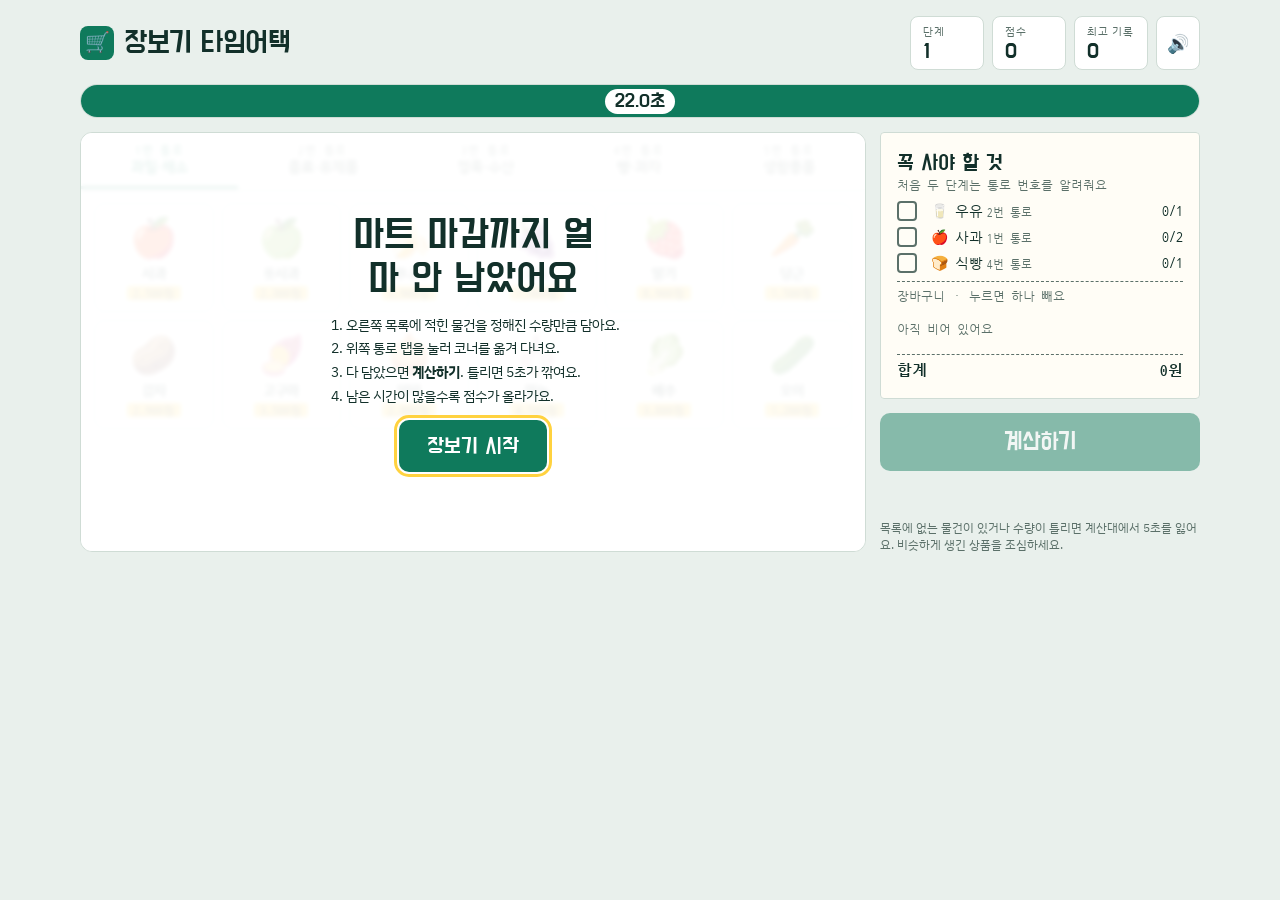
==== index.html @ f02a7a7d "장보기 타임어택 게임 추가 Co-Authored-By: Claude Opus 5.5 <noreply@anthropic.com> Claude-Session: https://claud" ====
<!doctype html>
<html lang="ko">
<head>
<meta charset="utf-8">
<meta name="viewport" content="width=device-width, initial-scale=1, viewport-fit=cover">
<title>장보기 타임어택</title>
<link rel="preconnect" href="https://fonts.googleapis.com">
<link rel="preconnect" href="https://fonts.gstatic.com" crossorigin>
<link rel="stylesheet" href="https://fonts.googleapis.com/css2?family=Do+Hyeon&family=IBM+Plex+Sans+KR:wght@400;600;700&family=Nanum+Gothic+Coding:wght@400;700&display=swap">
<style>
/* Layout: 마트 진열대(왼쪽) + 영수증 모양 장보기 목록·장바구니(오른쪽), 폰에서는 목록→진열대→계산대 순서로 쌓임 */
:root {
  --bg: #e9f0ec;
  --surface: #ffffff;
  --shelf: #f6faf7;
  --ink: #12302a;
  --muted: #5b7069;
  --line: #cfdcd5;
  --accent: #0f7a5c;
  --accent-ink: #ffffff;
  --tag: #ffd23f;
  --tag-ink: #2a2300;
  --danger: #d23f2a;
  --ok: #1d8f4e;
  --paper: #fffdf6;
  --font-display: "Do Hyeon", "IBM Plex Sans KR", system-ui, sans-serif;
  --font-body: "IBM Plex Sans KR", "Apple SD Gothic Neo", "Malgun Gothic", system-ui, sans-serif;
  --font-mono: "Nanum Gothic Coding", ui-monospace, "SFMono-Regular", Menlo, monospace;
}
@media (prefers-color-scheme: dark) {
  :root:not([data-theme="light"]) {
    --bg: #0e1915; --surface: #16251f; --shelf: #1b2e26; --ink: #e4eee8; --muted: #93a8a0;
    --line: #2b4038; --accent: #3cc39a; --accent-ink: #062218; --tag: #f2c230; --tag-ink: #2a2300;
    --danger: #ff6b55; --ok: #49cc7e; --paper: #1d2a24; color-scheme: dark;
  }
}
:root[data-theme="dark"] {
  --bg: #0e1915; --surface: #16251f; --shelf: #1b2e26; --ink: #e4eee8; --muted: #93a8a0;
  --line: #2b4038; --accent: #3cc39a; --accent-ink: #062218; --tag: #f2c230; --tag-ink: #2a2300;
  --danger: #ff6b55; --ok: #49cc7e; --paper: #1d2a24; color-scheme: dark;
}
* { box-sizing: border-box; }
html { color-scheme: light; }
body { margin: 0; }
[hidden] { display: none !important; }
body {
  background: var(--bg); color: var(--ink); font-family: var(--font-body); font-size: 15px;
  padding-left: max(16px, env(safe-area-inset-left, 0px));
  padding-right: max(16px, env(safe-area-inset-right, 0px));
  padding-block: 16px 24px;
}
button { font: inherit; color: inherit; cursor: pointer; }
button:focus-visible { outline: 3px solid var(--tag); outline-offset: 2px; }
.wrap { max-width: 1120px; margin: 0 auto; display: grid; gap: 14px; }

/* 상단 바 */
.top { display: flex; flex-wrap: wrap; align-items: center; gap: 10px 18px; }
.brand { font-family: var(--font-display); font-size: 30px; line-height: 1; letter-spacing: -0.5px; display: flex; align-items: center; gap: 10px; }
.brand .cartmark { width: 34px; height: 34px; border-radius: 8px; background: var(--accent); color: var(--accent-ink); display: grid; place-items: center; font-size: 20px; }
.stats { display: flex; gap: 8px; margin-left: auto; flex-wrap: wrap; }
.stat { background: var(--surface); border: 1px solid var(--line); border-radius: 8px; padding: 6px 12px; display: grid; min-width: 74px; }
.stat b { font-family: var(--font-display); font-size: 22px; font-weight: 400; font-variant-numeric: tabular-nums; line-height: 1.1; }
.stat span { font-size: 11px; color: var(--muted); letter-spacing: 0.06em; }
.iconbtn { background: var(--surface); border: 1px solid var(--line); border-radius: 8px; width: 44px; font-size: 18px; }

/* 타이머 */
.timer { position: relative; height: 34px; background: var(--surface); border: 1px solid var(--line); border-radius: 999px; overflow: hidden; }
.timer .fill { position: absolute; inset: 0 auto 0 0; width: 100%; background: var(--accent); transition: width .1s linear, background .3s; }
.timer.low .fill { background: var(--danger); }
.timer .label { position: absolute; inset: 0; display: grid; place-items: center; font-family: var(--font-display); font-size: 20px; font-variant-numeric: tabular-nums; color: var(--ink); mix-blend-mode: normal; }
.timer .label em { font-style: normal; background: var(--surface); padding: 0 10px; border-radius: 999px; }
.timer.low { animation: pulse .6s ease-in-out infinite alternate; }
@keyframes pulse { to { box-shadow: 0 0 0 4px color-mix(in srgb, var(--danger) 30%, transparent); } }

.main { display: grid; grid-template-columns: minmax(0, 1fr) 320px; gap: 14px; align-items: start; }
@media (max-width: 820px) { .main { grid-template-columns: minmax(0, 1fr); } .side { order: -1; } }

/* 진열대 */
.store { background: var(--surface); border: 1px solid var(--line); border-radius: 12px; overflow: hidden; position: relative; min-height: 420px; }
.aisles { display: flex; overflow-x: auto; border-bottom: 1px solid var(--line); scrollbar-width: thin; }
.aisle-tab { flex: 1 0 auto; background: transparent; border: 0; border-bottom: 3px solid transparent; padding: 12px 14px 9px; font-weight: 600; color: var(--muted); white-space: nowrap; }
.aisle-tab .no { font-family: var(--font-mono); font-size: 11px; display: block; letter-spacing: .08em; }
.aisle-tab[aria-selected="true"] { color: var(--accent); border-bottom-color: var(--accent); }
.shelf { display: grid; grid-template-columns: repeat(auto-fill, minmax(112px, 1fr)); gap: 10px; padding: 14px; background: var(--shelf); }
.product { position: relative; background: var(--surface); border: 1px solid var(--line); border-radius: 10px; padding: 12px 8px 10px; display: grid; justify-items: center; gap: 4px; transition: transform .08s; }
.product:hover { border-color: var(--accent); }
.product:active { transform: scale(.95); }
.product .emo { font-size: 38px; line-height: 1.1; }
.product .name { font-weight: 600; font-size: 14px; }
.product .price { font-family: var(--font-mono); font-size: 12px; background: var(--tag); color: var(--tag-ink); padding: 1px 6px; border-radius: 3px; font-variant-numeric: tabular-nums; }
.product .count { position: absolute; top: 6px; right: 6px; min-width: 22px; height: 22px; border-radius: 999px; background: var(--accent); color: var(--accent-ink); font-size: 12px; font-weight: 700; display: grid; place-items: center; padding: 0 6px; }
.product.bump { animation: bump .25s; }
@keyframes bump { 40% { transform: scale(1.08); } }

/* 영수증(장보기 목록 + 장바구니) */
.side { display: grid; gap: 14px; }
.receipt { background: var(--paper); border: 1px solid var(--line); border-radius: 4px; padding: 16px 16px 20px; font-family: var(--font-mono); position: relative;
  -webkit-mask: radial-gradient(circle 6px at 50% 100%, transparent 5.5px, #000 6px) 0 0 / 14px 100% repeat-x; mask: linear-gradient(#000 0 0); }
.receipt h2 { font-family: var(--font-display); font-weight: 400; font-size: 22px; margin: 0 0 2px; }
.receipt .sub { font-size: 12px; color: var(--muted); margin-bottom: 10px; }
.receipt .dash { border-top: 1px dashed var(--muted); margin: 8px 0; }
.list { list-style: none; padding: 0; margin: 0; display: grid; gap: 6px; }
.list li { display: grid; grid-template-columns: 26px 1fr auto; align-items: center; gap: 8px; font-size: 14px; }
.list .box { width: 20px; height: 20px; border: 2px solid var(--muted); border-radius: 4px; display: grid; place-items: center; font-size: 13px; color: var(--accent-ink); }
.list li.done .box { background: var(--ok); border-color: var(--ok); }
.list li.done .what { text-decoration: line-through; color: var(--muted); }
.list li.over .qty { color: var(--danger); }
.list .hint { font-size: 11px; color: var(--muted); margin-left: 4px; }
.list .qty { font-variant-numeric: tabular-nums; }
.cart { display: flex; flex-wrap: wrap; gap: 6px; min-height: 34px; }
.cart .empty { font-size: 12px; color: var(--muted); align-self: center; }
.chip { border: 1px solid var(--line); background: var(--surface); border-radius: 999px; padding: 3px 10px 3px 8px; font-size: 13px; display: inline-flex; gap: 4px; align-items: center; }
.chip:hover { border-color: var(--danger); }
.chip.extra { border-color: var(--danger); color: var(--danger); }
.chip .x { color: var(--muted); font-size: 11px; }
.total { display: flex; justify-content: space-between; font-weight: 700; font-variant-numeric: tabular-nums; }
.checkout { width: 100%; border: 0; border-radius: 10px; background: var(--accent); color: var(--accent-ink); font-family: var(--font-display); font-size: 24px; padding: 14px; }
.checkout:disabled { opacity: .45; cursor: default; }
.msg { min-height: 20px; font-size: 13px; color: var(--danger); font-weight: 600; }
.msg.good { color: var(--ok); }
.tip { font-size: 12px; color: var(--muted); }

/* 오버레이 */
.overlay { position: absolute; inset: 0; background: color-mix(in srgb, var(--surface) 92%, transparent); display: grid; place-items: center; padding: 20px; z-index: 5; backdrop-filter: blur(2px); }
.card { max-width: 400px; width: 100%; text-align: center; display: grid; gap: 12px; justify-items: center; }
.card h1 { font-family: var(--font-display); font-weight: 400; font-size: 40px; margin: 0; line-height: 1.1; text-wrap: balance; }
.card p { margin: 0; color: var(--muted); line-height: 1.6; }
.card .big { font-family: var(--font-display); font-size: 54px; color: var(--accent); line-height: 1; }
.card .rows { width: 100%; font-family: var(--font-mono); font-size: 14px; display: grid; gap: 4px; text-align: left; border-block: 1px dashed var(--muted); padding: 8px 0; }
.card .rows div { display: flex; justify-content: space-between; font-variant-numeric: tabular-nums; }
.primary { border: 0; border-radius: 10px; background: var(--accent); color: var(--accent-ink); font-family: var(--font-display); font-size: 22px; padding: 12px 28px; }
.rules { text-align: left; font-size: 14px; line-height: 1.7; color: var(--ink); margin: 0; padding-left: 20px; }

.flash { animation: shake .35s; }
@keyframes shake { 20%,60% { transform: translateX(-6px); } 40%,80% { transform: translateX(6px); } }
@media (prefers-reduced-motion: reduce) { *, *::before, *::after { animation: none !important; transition: none !important; } }
</style>
</head>
<body>

<div class="wrap">
  <header class="top">
    <div class="brand"><span class="cartmark" aria-hidden="true">🛒</span>장보기 타임어택</div>
    <div class="stats">
      <div class="stat"><span>단계</span><b id="lvl">1</b></div>
      <div class="stat"><span>점수</span><b id="score">0</b></div>
      <div class="stat"><span>최고 기록</span><b id="best">0</b></div>
      <button class="iconbtn" id="sound" aria-label="소리 켜기/끄기" title="소리">🔊</button>
    </div>
  </header>

  <div class="timer" id="timer"><div class="fill" id="fill"></div><div class="label"><em id="tleft">0.0초</em></div></div>

  <div class="main">
    <section class="store" id="store">
      <div class="aisles" role="tablist" id="aisles"></div>
      <div class="shelf" id="shelf" role="tabpanel"></div>
      <div class="overlay" id="overlay"></div>
    </section>

    <aside class="side">
      <div class="receipt" id="receipt">
        <h2>꼭 사야 할 것</h2>
        <div class="sub" id="listsub">목록을 보고 진열대에서 담으세요</div>
        <ul class="list" id="list"></ul>
        <div class="dash"></div>
        <div class="sub">장바구니 · 누르면 하나 빼요</div>
        <div class="cart" id="cart"></div>
        <div class="dash"></div>
        <div class="total"><span>합계</span><span id="total">0원</span></div>
      </div>
      <button class="checkout" id="checkout" disabled>계산하기</button>
      <div class="msg" id="msg" role="status"></div>
      <div class="tip">목록에 없는 물건이 있거나 수량이 틀리면 계산대에서 5초를 잃어요. 비슷하게 생긴 상품을 조심하세요.</div>
    </aside>
  </div>
</div>

<script>
const AISLES = [
  { name: "과일·채소", items: [["apple","🍎","사과",2500],["gapple","🍏","풋사과",2300],["banana","🍌","바나나",3900],["grape","🍇","포도",7900],["straw","🍓","딸기",8900],["carrot","🥕","당근",1500],["potato","🥔","감자",2900],["sweetp","🍠","고구마",3500],["onion","🧅","양파",2000],["garlic","🧄","마늘",4500],["cabbage","🥬","배추",3800],["cucumber","🥒","오이",1200]] },
  { name: "음료·유제품", items: [["milk","🥛","우유",2800],["juice","🧃","주스",1800],["cola","🥤","콜라",1600],["bubble","🧋","버블티",3500],["coffee","☕","커피",2200],["tea","🍵","녹차",1900],["cheese","🧀","치즈",5400],["butter","🧈","버터",6200],["egg","🥚","계란",6900],["icecream","🍦","아이스크림",1500]] },
  { name: "정육·수산", items: [["beef","🥩","소고기",19800],["chicken","🍗","닭다리",8900],["bacon","🥓","베이컨",6500],["sausage","🌭","소시지",4800],["fish","🐟","생선",9900],["shrimp","🦐","새우",12900],["squid","🦑","오징어",7500],["crab","🦀","꽃게",15900],["octopus","🐙","문어",17500]] },
  { name: "빵·과자", items: [["bread","🍞","식빵",3200],["croissant","🥐","크루아상",2500],["bagel","🥯","베이글",2200],["cookie","🍪","쿠키",2900],["choco","🍫","초콜릿",1800],["candy","🍬","사탕",1200],["donut","🍩","도넛",1900],["cupcake","🧁","컵케이크",3300],["popcorn","🍿","팝콘",2700],["pretzel","🥨","프레첼",2400]] },
  { name: "생활용품", items: [["tissue","🧻","휴지",9900],["soap","🧼","비누",2500],["sponge","🧽","수세미",1500],["brush","🪥","칫솔",3200],["shampoo","🧴","샴푸",8900],["broom","🧹","빗자루",6500],["candle","🕯️","양초",4200],["battery","🔋","건전지",5900],["socks","🧦","양말",3000]] },
];
const PRODUCTS = {};
AISLES.forEach((a, ai) => a.items.forEach(([id, emo, name, price]) => PRODUCTS[id] = { id, emo, name, price, aisle: ai }));
const won = n => n.toLocaleString("ko-KR") + "원";
const $ = id => document.getElementById(id);
const shuffle = arr => { const a = arr.slice(); for (let i = a.length - 1; i > 0; i--) { const j = Math.floor(Math.random() * (i + 1)); [a[i], a[j]] = [a[j], a[i]]; } return a; };

let best = 0;
try { best = Number(localStorage.getItem("shop-best")) || 0; } catch (e) {}
let muted = false;
try { muted = localStorage.getItem("shop-muted") === "1"; } catch (e) {}

const S = { level: 1, score: 0, list: [], cart: new Map(), order: [], aisle: 0, timeLeft: 0, timeTotal: 1, running: false, wrong: 0, last: 0 };

/* 효과음 */
let actx = null;
function beep(freq, dur = 0.08, type = "sine", vol = 0.08) {
  if (muted) return;
  try {
    actx = actx || new (window.AudioContext || window.webkitAudioContext)();
    const o = actx.createOscillator(), g = actx.createGain();
    o.type = type; o.frequency.value = freq; g.gain.value = vol;
    g.gain.exponentialRampToValueAtTime(0.0001, actx.currentTime + dur);
    o.connect(g).connect(actx.destination); o.start(); o.stop(actx.currentTime + dur);
  } catch (e) {}
}

function makeLevel(level) {
  const kinds = Math.min(3 + level - 1, 9);
  const all = shuffle(Object.keys(PRODUCTS));
  const list = all.slice(0, kinds).map(id => {
    let qty = 1;
    if (level >= 2 && Math.random() < 0.15 + level * 0.05) qty = 2 + (level >= 4 && Math.random() < 0.4 ? 1 : 0);
    return { id, qty };
  });
  const units = list.reduce((s, x) => s + x.qty, 0);
  const t = Math.max(units * 2.6 + 6, units * 4.2 + 12 - level * 1.6);
  return { list, time: Math.round(t) };
}

function startLevel() {
  const { list, time } = makeLevel(S.level);
  S.list = list; S.cart = new Map(); S.wrong = 0;
  S.order = AISLES.map(a => shuffle(a.items.map(i => i[0])));
  S.aisle = 0; S.timeLeft = time; S.timeTotal = time;
  $("msg").textContent = ""; $("msg").className = "msg";
  $("overlay").hidden = true;
  S.running = true; S.last = performance.now();
  renderAll();
  requestAnimationFrame(tick);
}

function tick(now) {
  if (!S.running) return;
  const dt = (now - S.last) / 1000; S.last = now;
  S.timeLeft = Math.max(0, S.timeLeft - dt);
  renderTimer();
  if (S.timeLeft <= 0) return gameOver();
  requestAnimationFrame(tick);
}

function renderTimer() {
  const pct = Math.max(0, S.timeLeft / S.timeTotal * 100);
  $("fill").style.width = pct + "%";
  $("tleft").textContent = S.timeLeft.toFixed(1) + "초";
  $("timer").classList.toggle("low", S.running && S.timeLeft <= 5);
}

function renderStats() {
  $("lvl").textContent = S.level; $("score").textContent = S.score; $("best").textContent = best;
  $("sound").textContent = muted ? "🔇" : "🔊";
}

function renderAisles() {
  const el = $("aisles"); el.innerHTML = "";
  AISLES.forEach((a, i) => {
    const b = document.createElement("button");
    b.className = "aisle-tab"; b.setAttribute("role", "tab"); b.id = "tab-" + i;
    b.setAttribute("aria-selected", i === S.aisle ? "true" : "false");
    b.innerHTML = `<span class="no">${i + 1}번 통로</span>${a.name}`;
    b.onclick = () => { S.aisle = i; beep(520, 0.04, "triangle", 0.04); renderAisles(); renderShelf(); };
    el.appendChild(b);
  });
}

function renderShelf() {
  const el = $("shelf"); el.innerHTML = "";
  (S.order[S.aisle] || AISLES[S.aisle].items.map(i => i[0])).forEach(id => {
    const p = PRODUCTS[id];
    const b = document.createElement("button");
    b.className = "product"; b.id = "p-" + id;
    b.setAttribute("aria-label", `${p.name} 담기, ${won(p.price)}`);
    const c = S.cart.get(id) || 0;
    b.innerHTML = `<span class="emo" aria-hidden="true">${p.emo}</span><span class="name">${p.name}</span><span class="price">${won(p.price)}</span>${c ? `<span class="count">${c}</span>` : ""}`;
    b.onclick = () => addItem(id, b);
    el.appendChild(b);
  });
}

function renderList() {
  const el = $("list"); el.innerHTML = "";
  S.list.forEach(({ id, qty }) => {
    const p = PRODUCTS[id], have = S.cart.get(id) || 0;
    const li = document.createElement("li");
    if (have === qty) li.classList.add("done");
    if (have > qty) li.classList.add("over");
    const hint = S.level <= 2 ? `<span class="hint">${p.aisle + 1}번 통로</span>` : "";
    li.innerHTML = `<span class="box">${have === qty ? "✓" : ""}</span><span class="what">${p.emo} ${p.name}${hint}</span><span class="qty">${have}/${qty}</span>`;
    el.appendChild(li);
  });
  $("listsub").textContent = S.level <= 2 ? "처음 두 단계는 통로 번호를 알려줘요" : "이제 통로 힌트는 없어요";
}

function renderCart() {
  const el = $("cart"); el.innerHTML = "";
  const need = new Map(S.list.map(x => [x.id, x.qty]));
  let total = 0;
  if (!S.cart.size) el.innerHTML = `<span class="empty">아직 비어 있어요</span>`;
  S.cart.forEach((n, id) => {
    const p = PRODUCTS[id]; total += p.price * n;
    const b = document.createElement("button");
    b.className = "chip" + (!need.has(id) || n > need.get(id) ? " extra" : "");
    b.setAttribute("aria-label", `${p.name} 하나 빼기`);
    b.innerHTML = `<span aria-hidden="true">${p.emo}</span>${p.name} ×${n} <span class="x">✕</span>`;
    b.onclick = () => removeItem(id);
    el.appendChild(b);
  });
  $("total").textContent = won(total);
  $("checkout").disabled = !S.running || S.cart.size === 0;
}

function renderAll() { renderStats(); renderAisles(); renderShelf(); renderList(); renderCart(); renderTimer(); }

function addItem(id, btn) {
  if (!S.running) return;
  S.cart.set(id, (S.cart.get(id) || 0) + 1);
  const target = S.list.find(x => x.id === id);
  if (!target || S.cart.get(id) > target.qty) { S.wrong++; beep(220, 0.1, "square", 0.04); }
  else beep(S.cart.get(id) === target.qty ? 880 : 660, 0.07);
  renderShelf(); renderList(); renderCart();
  const nb = $("p-" + id); if (nb) { nb.classList.add("bump"); nb.focus({ preventScroll: true }); }
}

function removeItem(id) {
  if (!S.running) return;
  const n = (S.cart.get(id) || 0) - 1;
  if (n <= 0) S.cart.delete(id); else S.cart.set(id, n);
  beep(400, 0.05, "triangle", 0.05);
  renderShelf(); renderList(); renderCart();
}

function checkout() {
  if (!S.running) return;
  const missing = [], extra = [];
  S.list.forEach(({ id, qty }) => { const h = S.cart.get(id) || 0; if (h < qty) missing.push(`${PRODUCTS[id].name} ${qty - h}개`); });
  S.cart.forEach((n, id) => { const t = S.list.find(x => x.id === id); const over = n - (t ? t.qty : 0); if (over > 0) extra.push(`${PRODUCTS[id].name} ${over}개`); });
  if (!missing.length && !extra.length) return clearLevel();
  S.timeLeft = Math.max(0, S.timeLeft - 5);
  const parts = [];
  if (missing.length) parts.push("빠진 것: " + missing.join(", "));
  if (extra.length) parts.push("필요 없는 것: " + extra.join(", "));
  $("msg").className = "msg"; $("msg").textContent = "−5초 · " + parts.join(" / ");
  const r = $("receipt"); r.classList.remove("flash"); void r.offsetWidth; r.classList.add("flash");
  beep(160, 0.25, "sawtooth", 0.05);
}

function clearLevel() {
  S.running = false; renderTimer();
  const base = 100 * S.level, timeBonus = Math.round(S.timeLeft * 10), perfect = S.wrong === 0 ? 50 : 0;
  const gained = base + timeBonus + perfect;
  S.score += gained;
  if (S.score > best) { best = S.score; try { localStorage.setItem("shop-best", best); } catch (e) {} }
  renderStats(); renderCart();
  [660, 880, 1100].forEach((f, i) => setTimeout(() => beep(f, 0.1), i * 90));
  showOverlay(`
    <h1>${S.level}단계 계산 완료</h1>
    <div class="big">+${gained}</div>
    <div class="rows">
      <div><span>단계 보너스</span><span>${base}</span></div>
      <div><span>남은 시간 ${S.timeLeft.toFixed(1)}초 × 10</span><span>${timeBonus}</span></div>
      <div><span>실수 없이 담기</span><span>${perfect ? 50 : "0 (" + S.wrong + "번 잘못 담음)"}</span></div>
    </div>
    <p>다음 단계는 목록이 길어지고 시간은 빠듯해져요.</p>
    <button class="primary" id="go">${S.level + 1}단계 시작</button>`, () => { S.level++; startLevel(); });
}

function gameOver() {
  S.running = false; renderTimer(); renderCart();
  const got = S.list.filter(({ id, qty }) => (S.cart.get(id) || 0) >= qty).length;
  beep(300, 0.15, "square", 0.05); setTimeout(() => beep(200, 0.3, "square", 0.05), 150);
  const isBest = S.score > 0 && S.score >= best;
  showOverlay(`
    <h1>마트 문 닫았어요</h1>
    <p>${S.level}단계에서 시간이 다 됐어요. 목록 ${S.list.length}개 중 ${got}개를 챙겼어요.</p>
    <div class="big">${S.score}점</div>
    <p>${isBest ? "새 최고 기록이에요!" : "최고 기록 " + best + "점"}</p>
    <button class="primary" id="go">처음부터 다시</button>`, () => { S.level = 1; S.score = 0; startLevel(); });
}

function showOverlay(html, onGo) {
  const o = $("overlay"); o.innerHTML = `<div class="card">${html}</div>`; o.hidden = false;
  const go = $("go"); go.onclick = onGo; go.focus({ preventScroll: true });
}

function intro() {
  S.order = AISLES.map(a => a.items.map(i => i[0]));
  S.list = [{ id: "milk", qty: 1 }, { id: "apple", qty: 2 }, { id: "bread", qty: 1 }];
  S.timeLeft = 22; S.timeTotal = 22;
  renderAll();
  showOverlay(`
    <h1>마트 마감까지 얼마 안 남았어요</h1>
    <ol class="rules">
      <li>오른쪽 목록에 적힌 물건을 정해진 수량만큼 담아요.</li>
      <li>위쪽 통로 탭을 눌러 코너를 옮겨 다녀요.</li>
      <li>다 담았으면 <b>계산하기</b>. 틀리면 5초가 깎여요.</li>
      <li>남은 시간이 많을수록 점수가 올라가요.</li>
    </ol>
    <button class="primary" id="go">장보기 시작</button>`, startLevel);
}

$("checkout").onclick = checkout;
$("sound").onclick = () => { muted = !muted; try { localStorage.setItem("shop-muted", muted ? "1" : "0"); } catch (e) {} renderStats(); };
document.addEventListener("visibilitychange", () => { if (!document.hidden && S.running) S.last = performance.now(); });
intro();
</script>
</body>
</html>
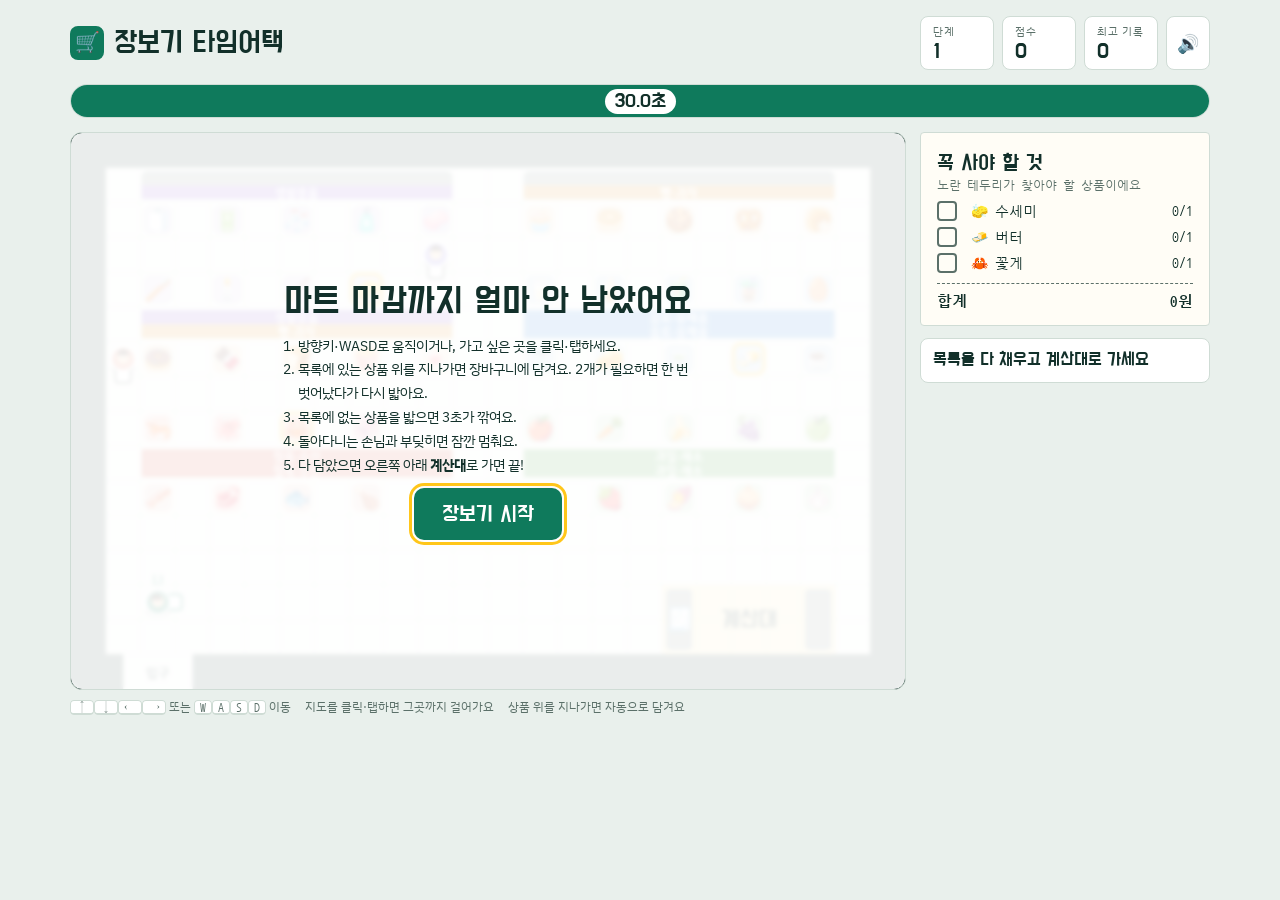
==== commit 8c28235b: "캐릭터가 마트를 돌아다니는 탑뷰 방식으로 게임 개편 - 방향키/WASD 이동과 클릭·탭 이동(길찾기) 지원 - 상품 위를 지나가면 자동으로 담기, 목록에 없는 상품은 3초 감점 -" ====
--- a/index.html
+++ b/index.html
@@ -8,36 +8,45 @@
 <link rel="preconnect" href="https://fonts.gstatic.com" crossorigin>
 <link rel="stylesheet" href="https://fonts.googleapis.com/css2?family=Do+Hyeon&family=IBM+Plex+Sans+KR:wght@400;600;700&family=Nanum+Gothic+Coding:wght@400;700&display=swap">
 <style>
-/* Layout: 마트 진열대(왼쪽) + 영수증 모양 장보기 목록·장바구니(오른쪽), 폰에서는 목록→진열대→계산대 순서로 쌓임 */
+/* Layout: 위에서 내려다본 마트 지도(왼쪽 캔버스) + 영수증 모양 장보기 목록(오른쪽), 폰에서는 목록 → 지도 순서로 쌓임 */
 :root {
   --bg: #e9f0ec;
   --surface: #ffffff;
-  --shelf: #f6faf7;
   --ink: #12302a;
   --muted: #5b7069;
   --line: #cfdcd5;
   --accent: #0f7a5c;
   --accent-ink: #ffffff;
-  --tag: #ffd23f;
+  --tag: #ffc61a;
   --tag-ink: #2a2300;
   --danger: #d23f2a;
   --ok: #1d8f4e;
   --paper: #fffdf6;
+  --floor: #f4f7f2;
+  --floor-line: #e3eae3;
+  --wall: #2f4a42;
+  --shelf: #8a9a93;
+  --shelf-ink: #ffffff;
+  --c1: #3f9a3a; --c2: #2f7fd0; --c3: #d0503c; --c4: #d9902a; --c5: #8a5cc8;
   --font-display: "Do Hyeon", "IBM Plex Sans KR", system-ui, sans-serif;
   --font-body: "IBM Plex Sans KR", "Apple SD Gothic Neo", "Malgun Gothic", system-ui, sans-serif;
   --font-mono: "Nanum Gothic Coding", ui-monospace, "SFMono-Regular", Menlo, monospace;
 }
 @media (prefers-color-scheme: dark) {
   :root:not([data-theme="light"]) {
-    --bg: #0e1915; --surface: #16251f; --shelf: #1b2e26; --ink: #e4eee8; --muted: #93a8a0;
-    --line: #2b4038; --accent: #3cc39a; --accent-ink: #062218; --tag: #f2c230; --tag-ink: #2a2300;
-    --danger: #ff6b55; --ok: #49cc7e; --paper: #1d2a24; color-scheme: dark;
+    --bg: #0e1915; --surface: #16251f; --ink: #e4eee8; --muted: #93a8a0; --line: #2b4038;
+    --accent: #3cc39a; --accent-ink: #062218; --tag: #f2c230; --tag-ink: #2a2300; --danger: #ff6b55;
+    --ok: #49cc7e; --paper: #1d2a24; --floor: #1a2b24; --floor-line: #22362e; --wall: #070d0b;
+    --shelf: #3d524a; --shelf-ink: #e4eee8;
+    --c1: #5cc457; --c2: #5aa5ef; --c3: #f07563; --c4: #f0b04f; --c5: #b08ae8; color-scheme: dark;
   }
 }
 :root[data-theme="dark"] {
-  --bg: #0e1915; --surface: #16251f; --shelf: #1b2e26; --ink: #e4eee8; --muted: #93a8a0;
-  --line: #2b4038; --accent: #3cc39a; --accent-ink: #062218; --tag: #f2c230; --tag-ink: #2a2300;
-  --danger: #ff6b55; --ok: #49cc7e; --paper: #1d2a24; color-scheme: dark;
+  --bg: #0e1915; --surface: #16251f; --ink: #e4eee8; --muted: #93a8a0; --line: #2b4038;
+  --accent: #3cc39a; --accent-ink: #062218; --tag: #f2c230; --tag-ink: #2a2300; --danger: #ff6b55;
+  --ok: #49cc7e; --paper: #1d2a24; --floor: #1a2b24; --floor-line: #22362e; --wall: #070d0b;
+  --shelf: #3d524a; --shelf-ink: #e4eee8;
+  --c1: #5cc457; --c2: #5aa5ef; --c3: #f07563; --c4: #f0b04f; --c5: #b08ae8; color-scheme: dark;
 }
 * { box-sizing: border-box; }
 html { color-scheme: light; }
@@ -50,12 +59,11 @@
   padding-block: 16px 24px;
 }
 button { font: inherit; color: inherit; cursor: pointer; }
-button:focus-visible { outline: 3px solid var(--tag); outline-offset: 2px; }
-.wrap { max-width: 1120px; margin: 0 auto; display: grid; gap: 14px; }
-
-/* 상단 바 */
+button:focus-visible, canvas:focus-visible { outline: 3px solid var(--tag); outline-offset: 2px; }
+.wrap { max-width: 1140px; margin: 0 auto; display: grid; gap: 14px; }
+
 .top { display: flex; flex-wrap: wrap; align-items: center; gap: 10px 18px; }
-.brand { font-family: var(--font-display); font-size: 30px; line-height: 1; letter-spacing: -0.5px; display: flex; align-items: center; gap: 10px; }
+.brand { font-family: var(--font-display); font-size: 30px; line-height: 1; display: flex; align-items: center; gap: 10px; }
 .brand .cartmark { width: 34px; height: 34px; border-radius: 8px; background: var(--accent); color: var(--accent-ink); display: grid; place-items: center; font-size: 20px; }
 .stats { display: flex; gap: 8px; margin-left: auto; flex-wrap: wrap; }
 .stat { background: var(--surface); border: 1px solid var(--line); border-radius: 8px; padding: 6px 12px; display: grid; min-width: 74px; }
@@ -63,74 +71,47 @@
 .stat span { font-size: 11px; color: var(--muted); letter-spacing: 0.06em; }
 .iconbtn { background: var(--surface); border: 1px solid var(--line); border-radius: 8px; width: 44px; font-size: 18px; }
 
-/* 타이머 */
 .timer { position: relative; height: 34px; background: var(--surface); border: 1px solid var(--line); border-radius: 999px; overflow: hidden; }
-.timer .fill { position: absolute; inset: 0 auto 0 0; width: 100%; background: var(--accent); transition: width .1s linear, background .3s; }
+.timer .fill { position: absolute; inset: 0 auto 0 0; width: 100%; background: var(--accent); transition: background .3s; }
 .timer.low .fill { background: var(--danger); }
-.timer .label { position: absolute; inset: 0; display: grid; place-items: center; font-family: var(--font-display); font-size: 20px; font-variant-numeric: tabular-nums; color: var(--ink); mix-blend-mode: normal; }
+.timer .label { position: absolute; inset: 0; display: grid; place-items: center; font-family: var(--font-display); font-size: 20px; font-variant-numeric: tabular-nums; }
 .timer .label em { font-style: normal; background: var(--surface); padding: 0 10px; border-radius: 999px; }
 .timer.low { animation: pulse .6s ease-in-out infinite alternate; }
 @keyframes pulse { to { box-shadow: 0 0 0 4px color-mix(in srgb, var(--danger) 30%, transparent); } }
 
-.main { display: grid; grid-template-columns: minmax(0, 1fr) 320px; gap: 14px; align-items: start; }
-@media (max-width: 820px) { .main { grid-template-columns: minmax(0, 1fr); } .side { order: -1; } }
-
-/* 진열대 */
-.store { background: var(--surface); border: 1px solid var(--line); border-radius: 12px; overflow: hidden; position: relative; min-height: 420px; }
-.aisles { display: flex; overflow-x: auto; border-bottom: 1px solid var(--line); scrollbar-width: thin; }
-.aisle-tab { flex: 1 0 auto; background: transparent; border: 0; border-bottom: 3px solid transparent; padding: 12px 14px 9px; font-weight: 600; color: var(--muted); white-space: nowrap; }
-.aisle-tab .no { font-family: var(--font-mono); font-size: 11px; display: block; letter-spacing: .08em; }
-.aisle-tab[aria-selected="true"] { color: var(--accent); border-bottom-color: var(--accent); }
-.shelf { display: grid; grid-template-columns: repeat(auto-fill, minmax(112px, 1fr)); gap: 10px; padding: 14px; background: var(--shelf); }
-.product { position: relative; background: var(--surface); border: 1px solid var(--line); border-radius: 10px; padding: 12px 8px 10px; display: grid; justify-items: center; gap: 4px; transition: transform .08s; }
-.product:hover { border-color: var(--accent); }
-.product:active { transform: scale(.95); }
-.product .emo { font-size: 38px; line-height: 1.1; }
-.product .name { font-weight: 600; font-size: 14px; }
-.product .price { font-family: var(--font-mono); font-size: 12px; background: var(--tag); color: var(--tag-ink); padding: 1px 6px; border-radius: 3px; font-variant-numeric: tabular-nums; }
-.product .count { position: absolute; top: 6px; right: 6px; min-width: 22px; height: 22px; border-radius: 999px; background: var(--accent); color: var(--accent-ink); font-size: 12px; font-weight: 700; display: grid; place-items: center; padding: 0 6px; }
-.product.bump { animation: bump .25s; }
-@keyframes bump { 40% { transform: scale(1.08); } }
-
-/* 영수증(장보기 목록 + 장바구니) */
-.side { display: grid; gap: 14px; }
-.receipt { background: var(--paper); border: 1px solid var(--line); border-radius: 4px; padding: 16px 16px 20px; font-family: var(--font-mono); position: relative;
-  -webkit-mask: radial-gradient(circle 6px at 50% 100%, transparent 5.5px, #000 6px) 0 0 / 14px 100% repeat-x; mask: linear-gradient(#000 0 0); }
+.main { display: grid; grid-template-columns: minmax(0, 1fr) 290px; gap: 14px; align-items: start; }
+@media (max-width: 860px) { .main { grid-template-columns: minmax(0, 1fr); } .side { order: -1; } }
+
+.store { position: relative; border-radius: 12px; overflow: hidden; border: 1px solid var(--line); background: var(--wall); }
+#map { display: block; width: 100%; height: auto; touch-action: none; cursor: pointer; }
+.controls { display: flex; flex-wrap: wrap; gap: 4px 14px; font-size: 12px; color: var(--muted); }
+.controls kbd { font-family: var(--font-mono); background: var(--surface); border: 1px solid var(--line); border-bottom-width: 2px; border-radius: 4px; padding: 0 5px; }
+
+.side { display: grid; gap: 12px; }
+.receipt { background: var(--paper); border: 1px solid var(--line); border-radius: 4px; padding: 16px; font-family: var(--font-mono); }
 .receipt h2 { font-family: var(--font-display); font-weight: 400; font-size: 22px; margin: 0 0 2px; }
 .receipt .sub { font-size: 12px; color: var(--muted); margin-bottom: 10px; }
-.receipt .dash { border-top: 1px dashed var(--muted); margin: 8px 0; }
+.receipt .dash { border-top: 1px dashed var(--muted); margin: 10px 0; }
 .list { list-style: none; padding: 0; margin: 0; display: grid; gap: 6px; }
 .list li { display: grid; grid-template-columns: 26px 1fr auto; align-items: center; gap: 8px; font-size: 14px; }
 .list .box { width: 20px; height: 20px; border: 2px solid var(--muted); border-radius: 4px; display: grid; place-items: center; font-size: 13px; color: var(--accent-ink); }
 .list li.done .box { background: var(--ok); border-color: var(--ok); }
 .list li.done .what { text-decoration: line-through; color: var(--muted); }
-.list li.over .qty { color: var(--danger); }
-.list .hint { font-size: 11px; color: var(--muted); margin-left: 4px; }
 .list .qty { font-variant-numeric: tabular-nums; }
-.cart { display: flex; flex-wrap: wrap; gap: 6px; min-height: 34px; }
-.cart .empty { font-size: 12px; color: var(--muted); align-self: center; }
-.chip { border: 1px solid var(--line); background: var(--surface); border-radius: 999px; padding: 3px 10px 3px 8px; font-size: 13px; display: inline-flex; gap: 4px; align-items: center; }
-.chip:hover { border-color: var(--danger); }
-.chip.extra { border-color: var(--danger); color: var(--danger); }
-.chip .x { color: var(--muted); font-size: 11px; }
 .total { display: flex; justify-content: space-between; font-weight: 700; font-variant-numeric: tabular-nums; }
-.checkout { width: 100%; border: 0; border-radius: 10px; background: var(--accent); color: var(--accent-ink); font-family: var(--font-display); font-size: 24px; padding: 14px; }
-.checkout:disabled { opacity: .45; cursor: default; }
+.goal { font-family: var(--font-display); font-size: 18px; padding: 10px 12px; border-radius: 8px; background: var(--surface); border: 1px solid var(--line); }
+.goal.ready { background: var(--tag); color: var(--tag-ink); border-color: var(--tag); }
 .msg { min-height: 20px; font-size: 13px; color: var(--danger); font-weight: 600; }
-.msg.good { color: var(--ok); }
-.tip { font-size: 12px; color: var(--muted); }
-
-/* 오버레이 */
-.overlay { position: absolute; inset: 0; background: color-mix(in srgb, var(--surface) 92%, transparent); display: grid; place-items: center; padding: 20px; z-index: 5; backdrop-filter: blur(2px); }
-.card { max-width: 400px; width: 100%; text-align: center; display: grid; gap: 12px; justify-items: center; }
-.card h1 { font-family: var(--font-display); font-weight: 400; font-size: 40px; margin: 0; line-height: 1.1; text-wrap: balance; }
+
+.overlay { position: absolute; inset: 0; background: color-mix(in srgb, var(--surface) 90%, transparent); display: grid; place-items: center; padding: 20px; z-index: 5; backdrop-filter: blur(2px); overflow: auto; }
+.card { max-width: 420px; width: 100%; text-align: center; display: grid; gap: 12px; justify-items: center; }
+.card h1 { font-family: var(--font-display); font-weight: 400; font-size: 36px; margin: 0; line-height: 1.1; text-wrap: balance; }
 .card p { margin: 0; color: var(--muted); line-height: 1.6; }
 .card .big { font-family: var(--font-display); font-size: 54px; color: var(--accent); line-height: 1; }
 .card .rows { width: 100%; font-family: var(--font-mono); font-size: 14px; display: grid; gap: 4px; text-align: left; border-block: 1px dashed var(--muted); padding: 8px 0; }
-.card .rows div { display: flex; justify-content: space-between; font-variant-numeric: tabular-nums; }
+.card .rows div { display: flex; justify-content: space-between; gap: 10px; font-variant-numeric: tabular-nums; }
 .primary { border: 0; border-radius: 10px; background: var(--accent); color: var(--accent-ink); font-family: var(--font-display); font-size: 22px; padding: 12px 28px; }
 .rules { text-align: left; font-size: 14px; line-height: 1.7; color: var(--ink); margin: 0; padding-left: 20px; }
-
 .flash { animation: shake .35s; }
 @keyframes shake { 20%,60% { transform: translateX(-6px); } 40%,80% { transform: translateX(6px); } }
 @media (prefers-reduced-motion: reduce) { *, *::before, *::after { animation: none !important; transition: none !important; } }
@@ -152,52 +133,83 @@
   <div class="timer" id="timer"><div class="fill" id="fill"></div><div class="label"><em id="tleft">0.0초</em></div></div>
 
   <div class="main">
-    <section class="store" id="store">
-      <div class="aisles" role="tablist" id="aisles"></div>
-      <div class="shelf" id="shelf" role="tabpanel"></div>
-      <div class="overlay" id="overlay"></div>
-    </section>
+    <div style="display:grid; gap:8px; min-width:0">
+      <section class="store" id="store">
+        <canvas id="map" tabindex="0" aria-label="마트 지도. 방향키나 WASD로 움직이고, 가고 싶은 곳을 누르면 그곳까지 걸어가요."></canvas>
+        <div class="overlay" id="overlay"></div>
+      </section>
+      <div class="controls">
+        <span><kbd>↑</kbd><kbd>↓</kbd><kbd>←</kbd><kbd>→</kbd> 또는 <kbd>W</kbd><kbd>A</kbd><kbd>S</kbd><kbd>D</kbd> 이동</span>
+        <span>지도를 클릭·탭하면 그곳까지 걸어가요</span>
+        <span>상품 위를 지나가면 자동으로 담겨요</span>
+      </div>
+    </div>
 
     <aside class="side">
       <div class="receipt" id="receipt">
         <h2>꼭 사야 할 것</h2>
-        <div class="sub" id="listsub">목록을 보고 진열대에서 담으세요</div>
+        <div class="sub" id="listsub">목록에 있는 상품 위를 지나가세요</div>
         <ul class="list" id="list"></ul>
-        <div class="dash"></div>
-        <div class="sub">장바구니 · 누르면 하나 빼요</div>
-        <div class="cart" id="cart"></div>
         <div class="dash"></div>
         <div class="total"><span>합계</span><span id="total">0원</span></div>
       </div>
-      <button class="checkout" id="checkout" disabled>계산하기</button>
+      <div class="goal" id="goal">목록을 다 채우고 계산대로 가세요</div>
       <div class="msg" id="msg" role="status"></div>
-      <div class="tip">목록에 없는 물건이 있거나 수량이 틀리면 계산대에서 5초를 잃어요. 비슷하게 생긴 상품을 조심하세요.</div>
     </aside>
   </div>
 </div>
 
 <script>
-const AISLES = [
-  { name: "과일·채소", items: [["apple","🍎","사과",2500],["gapple","🍏","풋사과",2300],["banana","🍌","바나나",3900],["grape","🍇","포도",7900],["straw","🍓","딸기",8900],["carrot","🥕","당근",1500],["potato","🥔","감자",2900],["sweetp","🍠","고구마",3500],["onion","🧅","양파",2000],["garlic","🧄","마늘",4500],["cabbage","🥬","배추",3800],["cucumber","🥒","오이",1200]] },
-  { name: "음료·유제품", items: [["milk","🥛","우유",2800],["juice","🧃","주스",1800],["cola","🥤","콜라",1600],["bubble","🧋","버블티",3500],["coffee","☕","커피",2200],["tea","🍵","녹차",1900],["cheese","🧀","치즈",5400],["butter","🧈","버터",6200],["egg","🥚","계란",6900],["icecream","🍦","아이스크림",1500]] },
-  { name: "정육·수산", items: [["beef","🥩","소고기",19800],["chicken","🍗","닭다리",8900],["bacon","🥓","베이컨",6500],["sausage","🌭","소시지",4800],["fish","🐟","생선",9900],["shrimp","🦐","새우",12900],["squid","🦑","오징어",7500],["crab","🦀","꽃게",15900],["octopus","🐙","문어",17500]] },
-  { name: "빵·과자", items: [["bread","🍞","식빵",3200],["croissant","🥐","크루아상",2500],["bagel","🥯","베이글",2200],["cookie","🍪","쿠키",2900],["choco","🍫","초콜릿",1800],["candy","🍬","사탕",1200],["donut","🍩","도넛",1900],["cupcake","🧁","컵케이크",3300],["popcorn","🍿","팝콘",2700],["pretzel","🥨","프레첼",2400]] },
-  { name: "생활용품", items: [["tissue","🧻","휴지",9900],["soap","🧼","비누",2500],["sponge","🧽","수세미",1500],["brush","🪥","칫솔",3200],["shampoo","🧴","샴푸",8900],["broom","🧹","빗자루",6500],["candle","🕯️","양초",4200],["battery","🔋","건전지",5900],["socks","🧦","양말",3000]] },
+/* ---------- 데이터 ---------- */
+const CATS = [
+  { name: "과일·채소", color: "--c1", items: [["apple","🍎","사과",2500],["gapple","🍏","풋사과",2300],["banana","🍌","바나나",3900],["grape","🍇","포도",7900],["straw","🍓","딸기",8900],["carrot","🥕","당근",1500],["potato","🥔","감자",2900],["sweetp","🍠","고구마",3500],["onion","🧅","양파",2000],["garlic","🧄","마늘",4500]] },
+  { name: "음료·유제품", color: "--c2", items: [["milk","🥛","우유",2800],["juice","🧃","주스",1800],["cola","🥤","콜라",1600],["bubble","🧋","버블티",3500],["coffee","☕","커피",2200],["tea","🍵","녹차",1900],["cheese","🧀","치즈",5400],["butter","🧈","버터",6200],["egg","🥚","계란",6900],["icecream","🍦","아이스크림",1500]] },
+  { name: "정육·수산", color: "--c3", items: [["beef","🥩","소고기",19800],["chicken","🍗","닭다리",8900],["bacon","🥓","베이컨",6500],["sausage","🌭","소시지",4800],["fish","🐟","생선",9900],["shrimp","🦐","새우",12900],["squid","🦑","오징어",7500],["crab","🦀","꽃게",15900],["octopus","🐙","문어",17500]] },
+  { name: "빵·과자", color: "--c4", items: [["bread","🍞","식빵",3200],["croissant","🥐","크루아상",2500],["bagel","🥯","베이글",2200],["cookie","🍪","쿠키",2900],["choco","🍫","초콜릿",1800],["candy","🍬","사탕",1200],["donut","🍩","도넛",1900],["cupcake","🧁","컵케이크",3300],["popcorn","🍿","팝콘",2700],["pretzel","🥨","프레첼",2400]] },
+  { name: "생활용품", color: "--c5", items: [["tissue","🧻","휴지",9900],["soap","🧼","비누",2500],["sponge","🧽","수세미",1500],["brush","🪥","칫솔",3200],["shampoo","🧴","샴푸",8900],["broom","🧹","빗자루",6500],["candle","🕯️","양초",4200],["battery","🔋","건전지",5900],["socks","🧦","양말",3000]] },
 ];
 const PRODUCTS = {};
-AISLES.forEach((a, ai) => a.items.forEach(([id, emo, name, price]) => PRODUCTS[id] = { id, emo, name, price, aisle: ai }));
+CATS.forEach((c, ci) => c.items.forEach(([id, emo, name, price]) => PRODUCTS[id] = { id, emo, name, price, cat: ci }));
+
+/* ---------- 매장 지도 ---------- */
+const T = 32, W = 24, H = 16;
+const FLOOR = 0, WALL = 1, SHELF = 2;
+const SEGS = [[2, 10], [13, 21]];
+const SHELF_ROWS = [1, 5, 9];
+// 상품이 놓이는 줄: row = 상품 줄, shelf = 붙어 있는 선반 줄, half = 선반의 위(0)/아래(1) 절반에 이름표
+const FACE_ROWS = [{ row: 2, shelf: 1, half: 1 }, { row: 4, shelf: 5, half: 0 }, { row: 6, shelf: 5, half: 1 }, { row: 8, shelf: 9, half: 0 }, { row: 10, shelf: 9, half: 1 }];
+const PRODUCT_ROWS = new Set(FACE_ROWS.map(f => f.row));
+const CHECKOUT = { x0: 17, x1: 21, y0: 13, y1: 14 };
+const START = { x: 2.5 * T, y: 13.5 * T };
+const SPEED = 140, NPC_SPEED = 68, R = 10;
+
+const grid = [];
+for (let y = 0; y < H; y++) {
+  grid.push([]);
+  for (let x = 0; x < W; x++) {
+    let t = FLOOR;
+    if (x === 0 || y === 0 || x === W - 1 || y === H - 1) t = WALL;
+    else if (SHELF_ROWS.includes(y) && SEGS.some(([a, b]) => x >= a && x <= b)) t = SHELF;
+    grid[y].push(t);
+  }
+}
+const FACES = [];
+FACE_ROWS.forEach(fr => SEGS.forEach(([a, b]) => FACES.push({ ...fr, x0: a, x1: b, slots: [0, 2, 4, 6, 8].map(d => a + d), cat: 0 })));
+
+const solid = (tx, ty) => tx < 0 || ty < 0 || tx >= W || ty >= H || grid[ty][tx] !== FLOOR;
+const inCheckout = (tx, ty) => tx >= CHECKOUT.x0 && tx <= CHECKOUT.x1 && ty >= CHECKOUT.y0 && ty <= CHECKOUT.y1;
+const inSeg = x => SEGS.some(([a, b]) => x >= a && x <= b);
+const isLane = (tx, ty) => !solid(tx, ty) && !(PRODUCT_ROWS.has(ty) && inSeg(tx));
+
+/* ---------- 유틸 ---------- */
+const $ = id => document.getElementById(id);
 const won = n => n.toLocaleString("ko-KR") + "원";
-const $ = id => document.getElementById(id);
 const shuffle = arr => { const a = arr.slice(); for (let i = a.length - 1; i > 0; i--) { const j = Math.floor(Math.random() * (i + 1)); [a[i], a[j]] = [a[j], a[i]]; } return a; };
-
-let best = 0;
-try { best = Number(localStorage.getItem("shop-best")) || 0; } catch (e) {}
-let muted = false;
-try { muted = localStorage.getItem("shop-muted") === "1"; } catch (e) {}
-
-const S = { level: 1, score: 0, list: [], cart: new Map(), order: [], aisle: 0, timeLeft: 0, timeTotal: 1, running: false, wrong: 0, last: 0 };
-
-/* 효과음 */
+const key = (x, y) => x + "," + y;
+
+let best = 0, muted = false;
+try { best = Number(localStorage.getItem("shop-best")) || 0; muted = localStorage.getItem("shop-muted") === "1"; } catch (e) {}
+
 let actx = null;
 function beep(freq, dur = 0.08, type = "sine", vol = 0.08) {
   if (muted) return;
@@ -210,152 +222,194 @@
   } catch (e) {}
 }
 
-function makeLevel(level) {
-  const kinds = Math.min(3 + level - 1, 9);
-  const all = shuffle(Object.keys(PRODUCTS));
-  const list = all.slice(0, kinds).map(id => {
+/* ---------- 게임 상태 ---------- */
+const S = {
+  level: 1, score: 0, list: [], cart: new Map(), itemAt: new Map(),
+  timeLeft: 0, timeTotal: 1, running: false, wrong: 0, last: 0,
+  p: { x: START.x, y: START.y, dir: { x: 1, y: 0 }, stun: 0, inv: 0, path: [], tile: "" },
+  npcs: [], flashes: new Map(), target: null, t: 0,
+};
+const keys = new Set();
+
+function layoutStore() {
+  S.itemAt = new Map();
+  const order = shuffle(FACES.map((_, i) => i));
+  CATS.forEach((c, ci) => {
+    const faces = [FACES[order[ci * 2]], FACES[order[ci * 2 + 1]]];
+    faces.forEach(f => f.cat = ci);
+    const slots = faces.flatMap(f => f.slots.map(x => ({ x, y: f.row })));
+    shuffle(c.items).forEach((it, i) => { if (slots[i]) S.itemAt.set(key(slots[i].x, slots[i].y), it[0]); });
+  });
+}
+
+function makeList(level) {
+  const kinds = Math.min(2 + level, 9);
+  const ids = shuffle([...S.itemAt.values()]).slice(0, kinds);
+  return ids.map(id => {
     let qty = 1;
-    if (level >= 2 && Math.random() < 0.15 + level * 0.05) qty = 2 + (level >= 4 && Math.random() < 0.4 ? 1 : 0);
+    if (level >= 2 && Math.random() < 0.12 + level * 0.05) qty = 2 + (level >= 4 && Math.random() < 0.35 ? 1 : 0);
     return { id, qty };
   });
-  const units = list.reduce((s, x) => s + x.qty, 0);
-  const t = Math.max(units * 2.6 + 6, units * 4.2 + 12 - level * 1.6);
-  return { list, time: Math.round(t) };
+}
+
+function spawnNpcs(n) {
+  const lanes = [];
+  for (let y = 0; y < H; y++) for (let x = 0; x < W; x++) if (isLane(x, y) && Math.hypot(x + .5 - START.x / T, y + .5 - START.y / T) > 7) lanes.push({ x, y });
+  const colors = ["#e07a5f", "#7b6cd9", "#3d8bd9", "#d9a23d", "#c2569b", "#4aa37a"];
+  S.npcs = shuffle(lanes).slice(0, n).map((t, i) => ({ x: (t.x + .5) * T, y: (t.y + .5) * T, tx: t.x, ty: t.y, dir: { x: 0, y: 0 }, color: colors[i % colors.length] }));
 }
 
 function startLevel() {
-  const { list, time } = makeLevel(S.level);
-  S.list = list; S.cart = new Map(); S.wrong = 0;
-  S.order = AISLES.map(a => shuffle(a.items.map(i => i[0])));
-  S.aisle = 0; S.timeLeft = time; S.timeTotal = time;
-  $("msg").textContent = ""; $("msg").className = "msg";
+  layoutStore();
+  S.list = makeList(S.level);
+  S.cart = new Map(); S.wrong = 0; S.flashes = new Map(); S.target = null;
+  const units = S.list.reduce((s, x) => s + x.qty, 0);
+  const time = Math.round(Math.max(10 + units * 3.5, 14 + units * 5 - S.level * 1.2));
+  S.timeLeft = time; S.timeTotal = time;
+  Object.assign(S.p, { x: START.x, y: START.y, dir: { x: 1, y: 0 }, stun: 0, inv: 0, path: [], tile: key(2, 13) });
+  spawnNpcs(Math.min(S.level, 6));
+  $("msg").textContent = "";
   $("overlay").hidden = true;
+  keys.clear();
   S.running = true; S.last = performance.now();
-  renderAll();
-  requestAnimationFrame(tick);
-}
-
-function tick(now) {
-  if (!S.running) return;
-  const dt = (now - S.last) / 1000; S.last = now;
-  S.timeLeft = Math.max(0, S.timeLeft - dt);
-  renderTimer();
-  if (S.timeLeft <= 0) return gameOver();
-  requestAnimationFrame(tick);
-}
-
-function renderTimer() {
-  const pct = Math.max(0, S.timeLeft / S.timeTotal * 100);
-  $("fill").style.width = pct + "%";
-  $("tleft").textContent = S.timeLeft.toFixed(1) + "초";
-  $("timer").classList.toggle("low", S.running && S.timeLeft <= 5);
-}
-
-function renderStats() {
-  $("lvl").textContent = S.level; $("score").textContent = S.score; $("best").textContent = best;
-  $("sound").textContent = muted ? "🔇" : "🔊";
-}
-
-function renderAisles() {
-  const el = $("aisles"); el.innerHTML = "";
-  AISLES.forEach((a, i) => {
-    const b = document.createElement("button");
-    b.className = "aisle-tab"; b.setAttribute("role", "tab"); b.id = "tab-" + i;
-    b.setAttribute("aria-selected", i === S.aisle ? "true" : "false");
-    b.innerHTML = `<span class="no">${i + 1}번 통로</span>${a.name}`;
-    b.onclick = () => { S.aisle = i; beep(520, 0.04, "triangle", 0.04); renderAisles(); renderShelf(); };
-    el.appendChild(b);
-  });
-}
-
-function renderShelf() {
-  const el = $("shelf"); el.innerHTML = "";
-  (S.order[S.aisle] || AISLES[S.aisle].items.map(i => i[0])).forEach(id => {
-    const p = PRODUCTS[id];
-    const b = document.createElement("button");
-    b.className = "product"; b.id = "p-" + id;
-    b.setAttribute("aria-label", `${p.name} 담기, ${won(p.price)}`);
-    const c = S.cart.get(id) || 0;
-    b.innerHTML = `<span class="emo" aria-hidden="true">${p.emo}</span><span class="name">${p.name}</span><span class="price">${won(p.price)}</span>${c ? `<span class="count">${c}</span>` : ""}`;
-    b.onclick = () => addItem(id, b);
-    el.appendChild(b);
-  });
-}
-
-function renderList() {
-  const el = $("list"); el.innerHTML = "";
-  S.list.forEach(({ id, qty }) => {
-    const p = PRODUCTS[id], have = S.cart.get(id) || 0;
-    const li = document.createElement("li");
-    if (have === qty) li.classList.add("done");
-    if (have > qty) li.classList.add("over");
-    const hint = S.level <= 2 ? `<span class="hint">${p.aisle + 1}번 통로</span>` : "";
-    li.innerHTML = `<span class="box">${have === qty ? "✓" : ""}</span><span class="what">${p.emo} ${p.name}${hint}</span><span class="qty">${have}/${qty}</span>`;
-    el.appendChild(li);
-  });
-  $("listsub").textContent = S.level <= 2 ? "처음 두 단계는 통로 번호를 알려줘요" : "이제 통로 힌트는 없어요";
-}
-
-function renderCart() {
-  const el = $("cart"); el.innerHTML = "";
-  const need = new Map(S.list.map(x => [x.id, x.qty]));
-  let total = 0;
-  if (!S.cart.size) el.innerHTML = `<span class="empty">아직 비어 있어요</span>`;
-  S.cart.forEach((n, id) => {
-    const p = PRODUCTS[id]; total += p.price * n;
-    const b = document.createElement("button");
-    b.className = "chip" + (!need.has(id) || n > need.get(id) ? " extra" : "");
-    b.setAttribute("aria-label", `${p.name} 하나 빼기`);
-    b.innerHTML = `<span aria-hidden="true">${p.emo}</span>${p.name} ×${n} <span class="x">✕</span>`;
-    b.onclick = () => removeItem(id);
-    el.appendChild(b);
-  });
-  $("total").textContent = won(total);
-  $("checkout").disabled = !S.running || S.cart.size === 0;
-}
-
-function renderAll() { renderStats(); renderAisles(); renderShelf(); renderList(); renderCart(); renderTimer(); }
-
-function addItem(id, btn) {
-  if (!S.running) return;
-  S.cart.set(id, (S.cart.get(id) || 0) + 1);
-  const target = S.list.find(x => x.id === id);
-  if (!target || S.cart.get(id) > target.qty) { S.wrong++; beep(220, 0.1, "square", 0.04); }
-  else beep(S.cart.get(id) === target.qty ? 880 : 660, 0.07);
-  renderShelf(); renderList(); renderCart();
-  const nb = $("p-" + id); if (nb) { nb.classList.add("bump"); nb.focus({ preventScroll: true }); }
-}
-
-function removeItem(id) {
-  if (!S.running) return;
-  const n = (S.cart.get(id) || 0) - 1;
-  if (n <= 0) S.cart.delete(id); else S.cart.set(id, n);
-  beep(400, 0.05, "triangle", 0.05);
-  renderShelf(); renderList(); renderCart();
-}
-
-function checkout() {
-  if (!S.running) return;
-  const missing = [], extra = [];
-  S.list.forEach(({ id, qty }) => { const h = S.cart.get(id) || 0; if (h < qty) missing.push(`${PRODUCTS[id].name} ${qty - h}개`); });
-  S.cart.forEach((n, id) => { const t = S.list.find(x => x.id === id); const over = n - (t ? t.qty : 0); if (over > 0) extra.push(`${PRODUCTS[id].name} ${over}개`); });
-  if (!missing.length && !extra.length) return clearLevel();
-  S.timeLeft = Math.max(0, S.timeLeft - 5);
-  const parts = [];
-  if (missing.length) parts.push("빠진 것: " + missing.join(", "));
-  if (extra.length) parts.push("필요 없는 것: " + extra.join(", "));
-  $("msg").className = "msg"; $("msg").textContent = "−5초 · " + parts.join(" / ");
-  const r = $("receipt"); r.classList.remove("flash"); void r.offsetWidth; r.classList.add("flash");
-  beep(160, 0.25, "sawtooth", 0.05);
-}
+  renderHud();
+  $("map").focus({ preventScroll: true });
+}
+
+/* ---------- 이동 · 충돌 ---------- */
+function hitsWall(x, y) {
+  const x0 = Math.floor((x - R) / T), x1 = Math.floor((x + R - 0.01) / T);
+  const y0 = Math.floor((y - R) / T), y1 = Math.floor((y + R - 0.01) / T);
+  for (let ty = y0; ty <= y1; ty++) for (let tx = x0; tx <= x1; tx++) if (solid(tx, ty)) return true;
+  return false;
+}
+function moveBy(e, mx, my) {
+  if (!hitsWall(e.x + mx, e.y)) e.x += mx;
+  else if (my === 0) { // 모서리에 걸리면 살짝 미끄러지게
+    const cy = (Math.floor(e.y / T) + .5) * T, d = cy - e.y;
+    if (Math.abs(d) > 0.5 && !hitsWall(e.x, e.y + Math.sign(d) * Math.min(Math.abs(d), Math.abs(mx)))) e.y += Math.sign(d) * Math.min(Math.abs(d), Math.abs(mx));
+  }
+  if (!hitsWall(e.x, e.y + my)) e.y += my;
+  else if (mx === 0) {
+    const cx = (Math.floor(e.x / T) + .5) * T, d = cx - e.x;
+    if (Math.abs(d) > 0.5 && !hitsWall(e.x + Math.sign(d) * Math.min(Math.abs(d), Math.abs(my)), e.y)) e.x += Math.sign(d) * Math.min(Math.abs(d), Math.abs(my));
+  }
+}
+
+function findPath(sx, sy, gx, gy) {
+  const N = W * H, dist = new Array(N).fill(Infinity), prev = new Array(N).fill(-1), done = new Array(N).fill(false);
+  const idx = (x, y) => y * W + x;
+  dist[idx(sx, sy)] = 0;
+  for (;;) {
+    let u = -1, ud = Infinity;
+    for (let i = 0; i < N; i++) if (!done[i] && dist[i] < ud) { ud = dist[i]; u = i; }
+    if (u < 0) return [];
+    if (u === idx(gx, gy)) break;
+    done[u] = true;
+    const ux = u % W, uy = (u / W) | 0;
+    for (const [dx, dy] of [[1, 0], [-1, 0], [0, 1], [0, -1]]) {
+      const nx = ux + dx, ny = uy + dy;
+      if (solid(nx, ny)) continue;
+      const isGoal = nx === gx && ny === gy;
+      const cost = S.itemAt.has(key(nx, ny)) && !isGoal ? 30 : 1; // 지나가다 엉뚱한 상품을 담지 않도록 피해서 걷기
+      const v = idx(nx, ny);
+      if (ud + cost < dist[v]) { dist[v] = ud + cost; prev[v] = u; }
+    }
+  }
+  const path = [];
+  for (let v = idx(gx, gy); v !== idx(sx, sy); v = prev[v]) { if (v < 0) return []; path.push({ x: v % W, y: (v / W) | 0 }); }
+  return path.reverse();
+}
+
+function updatePlayer(dt) {
+  const p = S.p;
+  p.inv = Math.max(0, p.inv - dt);
+  if (p.stun > 0) { p.stun -= dt; return; }
+  let dx = 0, dy = 0;
+  if (keys.has("left")) dx -= 1; if (keys.has("right")) dx += 1;
+  if (keys.has("up")) dy -= 1; if (keys.has("down")) dy += 1;
+  if (dx || dy) {
+    p.path = []; S.target = null;
+    const len = Math.hypot(dx, dy);
+    p.dir = { x: dx / len, y: dy / len };
+    moveBy(p, dx / len * SPEED * dt, 0); moveBy(p, 0, dy / len * SPEED * dt);
+  } else if (S.target && !p.path.length) {
+    // 손님과 부딪혀 멈췄다면 원래 가던 곳으로 다시 길 찾기
+    p.path = findPath(Math.floor(p.x / T), Math.floor(p.y / T), S.target.x, S.target.y);
+    if (!p.path.length) S.target = null;
+  } else if (p.path.length) {
+    const n = p.path[0], cx = (n.x + .5) * T, cy = (n.y + .5) * T;
+    const vx = cx - p.x, vy = cy - p.y, d = Math.hypot(vx, vy);
+    if (d < 1.5) { p.path.shift(); if (!p.path.length) S.target = null; }
+    else {
+      const step = Math.min(d, SPEED * dt);
+      p.dir = { x: vx / d, y: vy / d };
+      p.x += vx / d * step; p.y += vy / d * step;
+    }
+  }
+  const tx = Math.floor(p.x / T), ty = Math.floor(p.y / T), k = key(tx, ty);
+  if (k !== p.tile) { p.tile = k; onEnter(tx, ty); }
+}
+
+function updateNpcs(dt) {
+  for (const n of S.npcs) {
+    const cx = (n.tx + .5) * T, cy = (n.ty + .5) * T, vx = cx - n.x, vy = cy - n.y, d = Math.hypot(vx, vy);
+    if (d < 1) {
+      n.x = cx; n.y = cy;
+      const opts = [[1, 0], [-1, 0], [0, 1], [0, -1]].filter(([dx, dy]) => isLane(n.tx + dx, n.ty + dy));
+      let choices = opts.filter(([dx, dy]) => !(dx === -n.dir.x && dy === -n.dir.y));
+      if (!choices.length) choices = opts;
+      const straight = choices.find(([dx, dy]) => dx === n.dir.x && dy === n.dir.y);
+      const [dx, dy] = straight && Math.random() < 0.7 ? straight : choices[Math.floor(Math.random() * choices.length)];
+      n.dir = { x: dx, y: dy }; n.tx += dx; n.ty += dy;
+    } else {
+      const step = Math.min(d, NPC_SPEED * dt);
+      n.x += vx / d * step; n.y += vy / d * step;
+    }
+    const p = S.p, gap = Math.hypot(p.x - n.x, p.y - n.y);
+    if (gap < R * 2 + 2 && p.inv <= 0 && S.running) {
+      p.stun = 0.7; p.inv = 1.6; p.path = [];
+      const ux = (p.x - n.x) / (gap || 1), uy = (p.y - n.y) / (gap || 1);
+      for (let i = 0; i < 6; i++) { moveBy(p, ux * 3, 0); moveBy(p, 0, uy * 3); }
+      say("다른 손님과 부딪혔어요! 잠깐 멈춰요");
+      beep(180, 0.15, "square", 0.05);
+    }
+  }
+}
+
+/* ---------- 담기 · 계산 ---------- */
+function onEnter(tx, ty) {
+  const id = S.itemAt.get(key(tx, ty));
+  if (id) {
+    const p = PRODUCTS[id], need = S.list.find(x => x.id === id), have = S.cart.get(id) || 0;
+    if (!need) {
+      S.wrong++; S.timeLeft = Math.max(0, S.timeLeft - 3);
+      S.flashes.set(key(tx, ty), 0.6);
+      say(`${p.name}은(는) 목록에 없어요. 3초 감점`);
+      beep(200, 0.15, "square", 0.05);
+      const r = $("receipt"); r.classList.remove("flash"); void r.offsetWidth; r.classList.add("flash");
+    } else if (have < need.qty) {
+      S.cart.set(id, have + 1);
+      beep(have + 1 === need.qty ? 880 : 660, 0.08);
+      say("");
+      renderHud();
+    }
+  }
+  if (inCheckout(tx, ty)) {
+    if (allDone()) clearLevel();
+    else say("아직 덜 담았어요. 목록을 확인하세요");
+  }
+}
+const allDone = () => S.list.every(({ id, qty }) => (S.cart.get(id) || 0) >= qty);
+function say(t) { $("msg").textContent = t; }
 
 function clearLevel() {
-  S.running = false; renderTimer();
+  S.running = false;
   const base = 100 * S.level, timeBonus = Math.round(S.timeLeft * 10), perfect = S.wrong === 0 ? 50 : 0;
   const gained = base + timeBonus + perfect;
   S.score += gained;
   if (S.score > best) { best = S.score; try { localStorage.setItem("shop-best", best); } catch (e) {} }
-  renderStats(); renderCart();
+  renderHud();
   [660, 880, 1100].forEach((f, i) => setTimeout(() => beep(f, 0.1), i * 90));
   showOverlay(`
     <h1>${S.level}단계 계산 완료</h1>
@@ -363,14 +417,14 @@
     <div class="rows">
       <div><span>단계 보너스</span><span>${base}</span></div>
       <div><span>남은 시간 ${S.timeLeft.toFixed(1)}초 × 10</span><span>${timeBonus}</span></div>
-      <div><span>실수 없이 담기</span><span>${perfect ? 50 : "0 (" + S.wrong + "번 잘못 담음)"}</span></div>
+      <div><span>엉뚱한 상품 안 밟기</span><span>${perfect ? 50 : "0 (" + S.wrong + "번)"}</span></div>
     </div>
-    <p>다음 단계는 목록이 길어지고 시간은 빠듯해져요.</p>
+    <p>다음 단계는 진열이 바뀌고, 목록이 길어지고, 손님이 늘어나요.</p>
     <button class="primary" id="go">${S.level + 1}단계 시작</button>`, () => { S.level++; startLevel(); });
 }
 
 function gameOver() {
-  S.running = false; renderTimer(); renderCart();
+  S.running = false; renderHud();
   const got = S.list.filter(({ id, qty }) => (S.cart.get(id) || 0) >= qty).length;
   beep(300, 0.15, "square", 0.05); setTimeout(() => beep(200, 0.3, "square", 0.05), 150);
   const isBest = S.score > 0 && S.score >= best;
@@ -387,25 +441,208 @@
   const go = $("go"); go.onclick = onGo; go.focus({ preventScroll: true });
 }
 
+/* ---------- HUD ---------- */
+function renderHud() {
+  $("lvl").textContent = S.level; $("score").textContent = S.score; $("best").textContent = best;
+  $("sound").textContent = muted ? "🔇" : "🔊";
+  const el = $("list"); el.innerHTML = "";
+  let total = 0;
+  S.list.forEach(({ id, qty }) => {
+    const p = PRODUCTS[id], have = S.cart.get(id) || 0;
+    total += p.price * have;
+    const li = document.createElement("li");
+    if (have >= qty) li.classList.add("done");
+    li.innerHTML = `<span class="box">${have >= qty ? "✓" : ""}</span><span class="what">${p.emo} ${p.name}</span><span class="qty">${have}/${qty}</span>`;
+    el.appendChild(li);
+  });
+  $("total").textContent = won(total);
+  $("listsub").textContent = S.level <= 2 ? "노란 테두리가 찾아야 할 상품이에요" : "이제 힌트 테두리는 없어요";
+  const ready = S.running && allDone();
+  $("goal").textContent = ready ? "다 담았어요! 오른쪽 아래 계산대로 가세요" : "목록을 다 채우고 계산대로 가세요";
+  $("goal").classList.toggle("ready", ready);
+}
+function renderTimer() {
+  $("fill").style.width = Math.max(0, S.timeLeft / S.timeTotal * 100) + "%";
+  $("tleft").textContent = S.timeLeft.toFixed(1) + "초";
+  $("timer").classList.toggle("low", S.running && S.timeLeft <= 5);
+}
+
+/* ---------- 그리기 ---------- */
+const canvas = $("map"), ctx = canvas.getContext("2d");
+let C = {}, view = { w: W, h: H }, cam = { x: 0, y: 0 };
+function readTheme() {
+  const cs = getComputedStyle(document.documentElement);
+  ["--floor", "--floor-line", "--wall", "--shelf", "--shelf-ink", "--accent", "--tag", "--danger", "--surface", "--ink", "--c1", "--c2", "--c3", "--c4", "--c5"]
+    .forEach(n => C[n] = cs.getPropertyValue(n).trim());
+}
+function resize() {
+  const w = canvas.parentElement.clientWidth || 760;
+  view = w >= 620 ? { w: W, h: H } : { w: 13, h: 12 };
+  const dpr = Math.min(window.devicePixelRatio || 1, 2);
+  canvas.width = view.w * T * dpr; canvas.height = view.h * T * dpr;
+  ctx.setTransform(dpr, 0, 0, dpr, 0, 0);
+}
+const EMOJI = '"Apple Color Emoji","Segoe UI Emoji","Noto Color Emoji",sans-serif';
+
+function rr(x, y, w, h, r) { ctx.beginPath(); ctx.roundRect ? ctx.roundRect(x, y, w, h, r) : ctx.rect(x, y, w, h); }
+
+function drawPerson(x, y, color, dir, isPlayer) {
+  ctx.fillStyle = "rgba(0,0,0,.18)"; ctx.beginPath(); ctx.ellipse(x, y + 9, 12, 5, 0, 0, Math.PI * 2); ctx.fill();
+  // 카트
+  const cx = x + dir.x * 14, cy = y + dir.y * 14;
+  ctx.save(); ctx.translate(cx, cy); ctx.rotate(Math.atan2(dir.y, dir.x));
+  ctx.fillStyle = C["--surface"]; ctx.strokeStyle = isPlayer ? C["--accent"] : "rgba(80,90,90,.9)"; ctx.lineWidth = 2;
+  rr(-5, -7, 13, 14, 3); ctx.fill(); ctx.stroke();
+  ctx.restore();
+  // 몸
+  ctx.fillStyle = color; ctx.beginPath(); ctx.arc(x, y, R + 1, 0, Math.PI * 2); ctx.fill();
+  ctx.lineWidth = 2; ctx.strokeStyle = C["--surface"]; ctx.stroke();
+  ctx.fillStyle = "#f3cfa8"; ctx.beginPath(); ctx.arc(x, y - 1, 6, 0, Math.PI * 2); ctx.fill();
+  ctx.fillStyle = "#3a2a20"; ctx.beginPath(); ctx.arc(x - dir.x * 1.5, y - 1 - dir.y * 1.5 - 1, 5.5, Math.PI, 0); ctx.fill();
+}
+
+function draw() {
+  const vw = view.w * T, vh = view.h * T;
+  cam.x = Math.max(0, Math.min(W * T - vw, S.p.x - vw / 2));
+  cam.y = Math.max(0, Math.min(H * T - vh, S.p.y - vh / 2));
+  ctx.save(); ctx.translate(-cam.x, -cam.y);
+
+  // 바닥 · 벽
+  for (let y = 0; y < H; y++) for (let x = 0; x < W; x++) {
+    const t = grid[y][x];
+    ctx.fillStyle = t === WALL ? C["--wall"] : C["--floor"];
+    ctx.fillRect(x * T, y * T, T, T);
+    if (t === FLOOR) { ctx.strokeStyle = C["--floor-line"]; ctx.lineWidth = 1; ctx.strokeRect(x * T + .5, y * T + .5, T - 1, T - 1); }
+  }
+  // 입구
+  ctx.fillStyle = C["--floor"]; ctx.fillRect(1.5 * T, 15 * T, 2 * T, T);
+  ctx.fillStyle = C["--ink"]; ctx.font = `600 12px ${getComputedStyle(document.body).fontFamily}`; ctx.textAlign = "center"; ctx.textBaseline = "middle";
+  ctx.fillText("입구", 2.5 * T, 15.5 * T);
+
+  // 계산대
+  const ready = S.running && allDone();
+  const pulse = ready ? 0.45 + 0.25 * Math.sin(S.t * 6) : 0.28;
+  ctx.globalAlpha = pulse; ctx.fillStyle = C["--tag"];
+  ctx.fillRect(CHECKOUT.x0 * T, CHECKOUT.y0 * T, (CHECKOUT.x1 - CHECKOUT.x0 + 1) * T, (CHECKOUT.y1 - CHECKOUT.y0 + 1) * T);
+  ctx.globalAlpha = 1;
+  for (const cx of [CHECKOUT.x0, CHECKOUT.x1]) { ctx.fillStyle = C["--shelf"]; rr(cx * T + 4, CHECKOUT.y0 * T + 4, T - 8, T * 2 - 8, 4); ctx.fill(); }
+  ctx.fillStyle = C["--ink"]; ctx.font = `20px ${EMOJI}`; ctx.fillText("🧾", (CHECKOUT.x0 + .5) * T, (CHECKOUT.y0 + 1) * T);
+  ctx.font = `400 22px "Do Hyeon", sans-serif`;
+  ctx.fillText("계산대", (CHECKOUT.x0 + CHECKOUT.x1 + 1) / 2 * T, (CHECKOUT.y0 + 1) * T);
+
+  // 선반 + 이름표
+  for (const y of SHELF_ROWS) for (const [a, b] of SEGS) {
+    ctx.fillStyle = C["--shelf"]; rr(a * T + 1, y * T + 3, (b - a + 1) * T - 2, T - 6, 5); ctx.fill();
+  }
+  ctx.font = `700 11px ${getComputedStyle(document.body).fontFamily}`;
+  for (const f of FACES) {
+    const col = C[CATS[f.cat].color];
+    const yTop = f.shelf * T + 3 + (f.half ? (T - 6) / 2 : 0);
+    ctx.fillStyle = col; ctx.fillRect(f.x0 * T + 1, yTop, (f.x1 - f.x0 + 1) * T - 2, (T - 6) / 2);
+    ctx.fillStyle = "#ffffff"; ctx.fillText(CATS[f.cat].name, (f.x0 + f.x1 + 1) / 2 * T, yTop + (T - 6) / 4 + 0.5);
+  }
+
+  // 상품
+  ctx.font = `21px ${EMOJI}`;
+  for (const [k, id] of S.itemAt) {
+    const [x, y] = k.split(",").map(Number), p = PRODUCTS[id];
+    const need = S.list.find(n => n.id === id), have = S.cart.get(id) || 0, full = need && have >= need.qty;
+    ctx.globalAlpha = 0.25; ctx.fillStyle = C[CATS[p.cat].color]; rr(x * T + 3, y * T + 3, T - 6, T - 6, 6); ctx.fill(); ctx.globalAlpha = 1;
+    if (S.level <= 2 && need && !full) { ctx.strokeStyle = C["--tag"]; ctx.lineWidth = 3; rr(x * T + 2, y * T + 2, T - 4, T - 4, 7); ctx.stroke(); }
+    const fl = S.flashes.get(k);
+    if (fl) { ctx.strokeStyle = C["--danger"]; ctx.lineWidth = 3; rr(x * T + 2, y * T + 2, T - 4, T - 4, 7); ctx.stroke(); }
+    ctx.globalAlpha = full ? 0.35 : 1;
+    ctx.fillText(p.emo, (x + .5) * T, (y + .5) * T + 1);
+    ctx.globalAlpha = 1;
+  }
+
+  // 목적지 표시
+  if (S.target) {
+    ctx.strokeStyle = C["--accent"]; ctx.lineWidth = 2; ctx.setLineDash([4, 3]);
+    ctx.beginPath(); ctx.arc((S.target.x + .5) * T, (S.target.y + .5) * T, 9 + Math.sin(S.t * 8) * 2, 0, Math.PI * 2); ctx.stroke(); ctx.setLineDash([]);
+  }
+
+  // 사람들 (아래쪽에 있는 사람이 위에 보이게)
+  const people = [...S.npcs.map(n => ({ ...n, isPlayer: false })), { ...S.p, color: C["--accent"], isPlayer: true }].sort((a, b) => a.y - b.y);
+  for (const e of people) {
+    const dir = e.dir.x || e.dir.y ? e.dir : { x: 0, y: 1 };
+    if (e.isPlayer && e.inv > 0 && Math.floor(S.t * 12) % 2) ctx.globalAlpha = 0.5;
+    drawPerson(e.x, e.y, e.color, dir, e.isPlayer);
+    ctx.globalAlpha = 1;
+    if (e.isPlayer) {
+      ctx.fillStyle = C["--accent"]; ctx.font = `400 13px "Do Hyeon", sans-serif`; ctx.fillText("나", e.x, e.y - 20);
+      if (e.stun > 0) { ctx.font = `14px ${EMOJI}`; ctx.fillText("💫", e.x + 10, e.y - 18); }
+    }
+  }
+  ctx.restore();
+}
+
+/* ---------- 루프 ---------- */
+function frame(now) {
+  const dt = Math.min(0.05, (now - S.last) / 1000 || 0); S.last = now; S.t += dt;
+  if (S.running) {
+    S.timeLeft = Math.max(0, S.timeLeft - dt);
+    updatePlayer(dt);
+    if (S.running) updateNpcs(dt);
+    for (const [k, v] of S.flashes) { if (v - dt <= 0) S.flashes.delete(k); else S.flashes.set(k, v - dt); }
+    if (S.running && S.timeLeft <= 0) gameOver();
+    renderHud();
+  }
+  renderTimer();
+  draw();
+  requestAnimationFrame(frame);
+}
+
+/* ---------- 입력 ---------- */
+const KEYMAP = { ArrowUp: "up", KeyW: "up", ArrowDown: "down", KeyS: "down", ArrowLeft: "left", KeyA: "left", ArrowRight: "right", KeyD: "right" };
+window.addEventListener("keydown", e => {
+  const k = KEYMAP[e.code]; if (!k || !S.running) return;
+  e.preventDefault(); keys.add(k);
+});
+window.addEventListener("keyup", e => { const k = KEYMAP[e.code]; if (k) keys.delete(k); });
+window.addEventListener("blur", () => keys.clear());
+canvas.addEventListener("pointerdown", e => {
+  if (!S.running) return;
+  const r = canvas.getBoundingClientRect();
+  const lx = (e.clientX - r.left) / r.width * view.w * T + cam.x, ly = (e.clientY - r.top) / r.height * view.h * T + cam.y;
+  let gx = Math.floor(lx / T), gy = Math.floor(ly / T);
+  if (solid(gx, gy)) {
+    const near = [[0, 1], [0, -1], [1, 0], [-1, 0]].map(([dx, dy]) => [gx + dx, gy + dy]).filter(([x, y]) => !solid(x, y))
+      .sort((a, b) => Math.hypot((a[0] + .5) * T - lx, (a[1] + .5) * T - ly) - Math.hypot((b[0] + .5) * T - lx, (b[1] + .5) * T - ly))[0];
+    if (!near) return; [gx, gy] = near;
+  }
+  const sx = Math.floor(S.p.x / T), sy = Math.floor(S.p.y / T);
+  S.p.path = findPath(sx, sy, gx, gy);
+  S.target = S.p.path.length ? { x: gx, y: gy } : null;
+});
+
+$("sound").onclick = () => { muted = !muted; try { localStorage.setItem("shop-muted", muted ? "1" : "0"); } catch (e) {} renderHud(); };
+window.addEventListener("resize", resize);
+window.matchMedia("(prefers-color-scheme: dark)").addEventListener("change", readTheme);
+new MutationObserver(readTheme).observe(document.documentElement, { attributes: true, attributeFilter: ["data-theme"] });
+
+/* ---------- 시작 화면 ---------- */
 function intro() {
-  S.order = AISLES.map(a => a.items.map(i => i[0]));
-  S.list = [{ id: "milk", qty: 1 }, { id: "apple", qty: 2 }, { id: "bread", qty: 1 }];
-  S.timeLeft = 22; S.timeTotal = 22;
-  renderAll();
+  readTheme(); resize();
+  layoutStore();
+  S.list = makeList(1);
+  S.timeLeft = S.timeTotal = 30;
+  spawnNpcs(2);
+  renderHud();
   showOverlay(`
     <h1>마트 마감까지 얼마 안 남았어요</h1>
     <ol class="rules">
-      <li>오른쪽 목록에 적힌 물건을 정해진 수량만큼 담아요.</li>
-      <li>위쪽 통로 탭을 눌러 코너를 옮겨 다녀요.</li>
-      <li>다 담았으면 <b>계산하기</b>. 틀리면 5초가 깎여요.</li>
-      <li>남은 시간이 많을수록 점수가 올라가요.</li>
+      <li>방향키·WASD로 움직이거나, 가고 싶은 곳을 클릭·탭하세요.</li>
+      <li>목록에 있는 상품 위를 지나가면 장바구니에 담겨요. 2개가 필요하면 한 번 벗어났다가 다시 밟아요.</li>
+      <li>목록에 없는 상품을 밟으면 3초가 깎여요.</li>
+      <li>돌아다니는 손님과 부딪히면 잠깐 멈춰요.</li>
+      <li>다 담았으면 오른쪽 아래 <b>계산대</b>로 가면 끝!</li>
     </ol>
     <button class="primary" id="go">장보기 시작</button>`, startLevel);
-}
-
-$("checkout").onclick = checkout;
-$("sound").onclick = () => { muted = !muted; try { localStorage.setItem("shop-muted", muted ? "1" : "0"); } catch (e) {} renderStats(); };
-document.addEventListener("visibilitychange", () => { if (!document.hidden && S.running) S.last = performance.now(); });
+  S.last = performance.now();
+  requestAnimationFrame(frame);
+}
+document.fonts && document.fonts.ready.then(() => readTheme());
 intro();
 </script>
 </body>
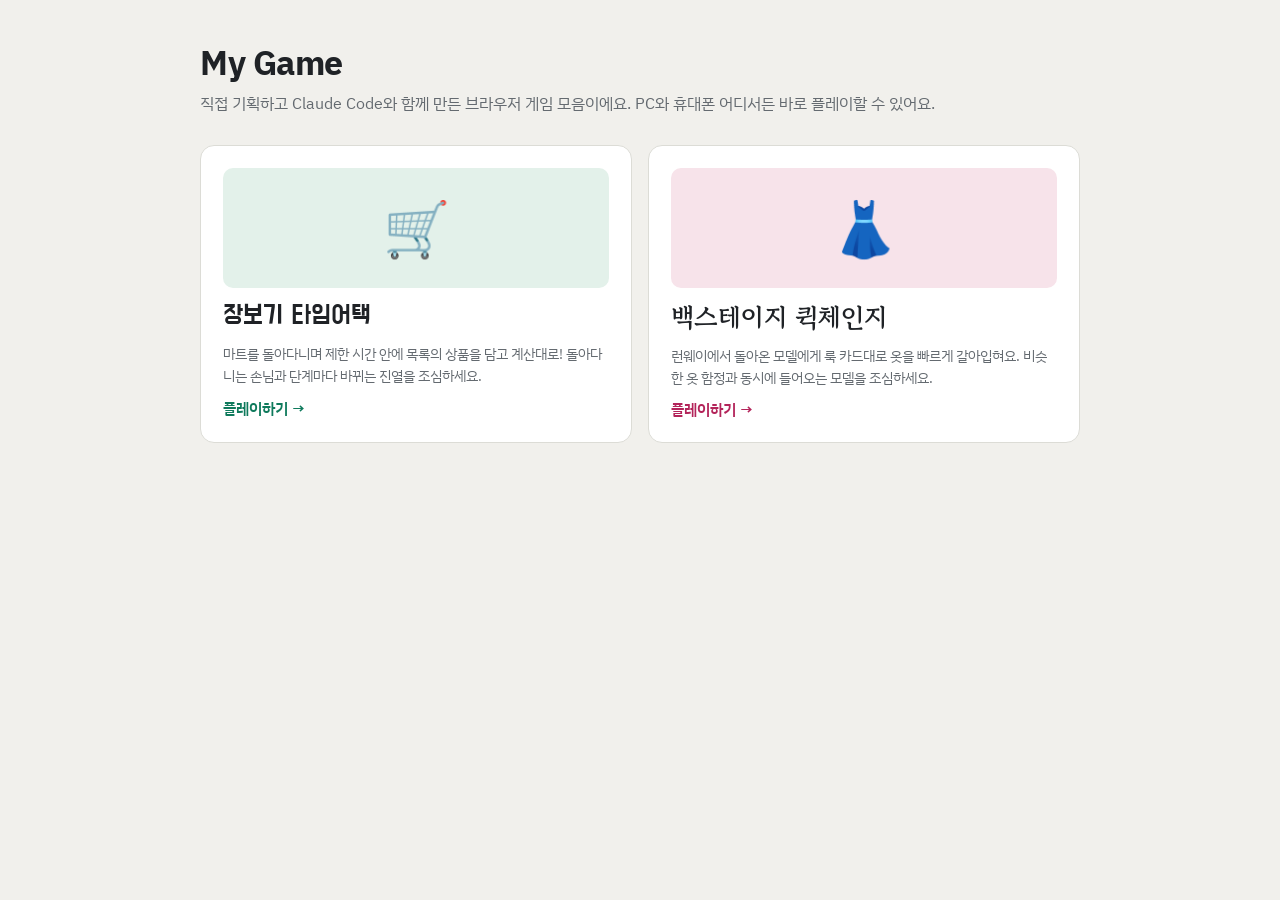
==== commit 0b474d39: "백스테이지 퀵체인지 게임 추가, 게임별 폴더로 정리 - backstage/: 모델에게 룩 카드대로 옷을 갈아입히는 패션쇼 백스테이지 게임 - shopping/: 기존 장보기 타임어" ====
--- a/index.html
+++ b/index.html
@@ -3,647 +3,60 @@
 <head>
 <meta charset="utf-8">
 <meta name="viewport" content="width=device-width, initial-scale=1, viewport-fit=cover">
-<title>장보기 타임어택</title>
+<title>My Game 아케이드</title>
 <link rel="preconnect" href="https://fonts.googleapis.com">
 <link rel="preconnect" href="https://fonts.gstatic.com" crossorigin>
-<link rel="stylesheet" href="https://fonts.googleapis.com/css2?family=Do+Hyeon&family=IBM+Plex+Sans+KR:wght@400;600;700&family=Nanum+Gothic+Coding:wght@400;700&display=swap">
+<link rel="stylesheet" href="https://fonts.googleapis.com/css2?family=Do+Hyeon&family=Gowun+Batang:wght@700&family=IBM+Plex+Sans+KR:wght@400;600&display=swap">
 <style>
-/* Layout: 위에서 내려다본 마트 지도(왼쪽 캔버스) + 영수증 모양 장보기 목록(오른쪽), 폰에서는 목록 → 지도 순서로 쌓임 */
 :root {
-  --bg: #e9f0ec;
-  --surface: #ffffff;
-  --ink: #12302a;
-  --muted: #5b7069;
-  --line: #cfdcd5;
-  --accent: #0f7a5c;
-  --accent-ink: #ffffff;
-  --tag: #ffc61a;
-  --tag-ink: #2a2300;
-  --danger: #d23f2a;
-  --ok: #1d8f4e;
-  --paper: #fffdf6;
-  --floor: #f4f7f2;
-  --floor-line: #e3eae3;
-  --wall: #2f4a42;
-  --shelf: #8a9a93;
-  --shelf-ink: #ffffff;
-  --c1: #3f9a3a; --c2: #2f7fd0; --c3: #d0503c; --c4: #d9902a; --c5: #8a5cc8;
-  --font-display: "Do Hyeon", "IBM Plex Sans KR", system-ui, sans-serif;
+  --bg: #f1f0ec; --surface: #ffffff; --ink: #1f2226; --muted: #646a70; --line: #dcdcd6;
+  --shop: #0f7a5c; --shop-soft: #e3f1ea; --stage: #b3245a; --stage-soft: #f7e3ea;
   --font-body: "IBM Plex Sans KR", "Apple SD Gothic Neo", "Malgun Gothic", system-ui, sans-serif;
-  --font-mono: "Nanum Gothic Coding", ui-monospace, "SFMono-Regular", Menlo, monospace;
 }
 @media (prefers-color-scheme: dark) {
-  :root:not([data-theme="light"]) {
-    --bg: #0e1915; --surface: #16251f; --ink: #e4eee8; --muted: #93a8a0; --line: #2b4038;
-    --accent: #3cc39a; --accent-ink: #062218; --tag: #f2c230; --tag-ink: #2a2300; --danger: #ff6b55;
-    --ok: #49cc7e; --paper: #1d2a24; --floor: #1a2b24; --floor-line: #22362e; --wall: #070d0b;
-    --shelf: #3d524a; --shelf-ink: #e4eee8;
-    --c1: #5cc457; --c2: #5aa5ef; --c3: #f07563; --c4: #f0b04f; --c5: #b08ae8; color-scheme: dark;
-  }
-}
-:root[data-theme="dark"] {
-  --bg: #0e1915; --surface: #16251f; --ink: #e4eee8; --muted: #93a8a0; --line: #2b4038;
-  --accent: #3cc39a; --accent-ink: #062218; --tag: #f2c230; --tag-ink: #2a2300; --danger: #ff6b55;
-  --ok: #49cc7e; --paper: #1d2a24; --floor: #1a2b24; --floor-line: #22362e; --wall: #070d0b;
-  --shelf: #3d524a; --shelf-ink: #e4eee8;
-  --c1: #5cc457; --c2: #5aa5ef; --c3: #f07563; --c4: #f0b04f; --c5: #b08ae8; color-scheme: dark;
+  :root { --bg: #141518; --surface: #1e2024; --ink: #eceef0; --muted: #9aa0a6; --line: #30333a;
+    --shop: #3cc39a; --shop-soft: #17302a; --stage: #ff6fa3; --stage-soft: #34202a; color-scheme: dark; }
 }
 * { box-sizing: border-box; }
 html { color-scheme: light; }
-body { margin: 0; }
-[hidden] { display: none !important; }
-body {
-  background: var(--bg); color: var(--ink); font-family: var(--font-body); font-size: 15px;
-  padding-left: max(16px, env(safe-area-inset-left, 0px));
-  padding-right: max(16px, env(safe-area-inset-right, 0px));
-  padding-block: 16px 24px;
-}
-button { font: inherit; color: inherit; cursor: pointer; }
-button:focus-visible, canvas:focus-visible { outline: 3px solid var(--tag); outline-offset: 2px; }
-.wrap { max-width: 1140px; margin: 0 auto; display: grid; gap: 14px; }
-
-.top { display: flex; flex-wrap: wrap; align-items: center; gap: 10px 18px; }
-.brand { font-family: var(--font-display); font-size: 30px; line-height: 1; display: flex; align-items: center; gap: 10px; }
-.brand .cartmark { width: 34px; height: 34px; border-radius: 8px; background: var(--accent); color: var(--accent-ink); display: grid; place-items: center; font-size: 20px; }
-.stats { display: flex; gap: 8px; margin-left: auto; flex-wrap: wrap; }
-.stat { background: var(--surface); border: 1px solid var(--line); border-radius: 8px; padding: 6px 12px; display: grid; min-width: 74px; }
-.stat b { font-family: var(--font-display); font-size: 22px; font-weight: 400; font-variant-numeric: tabular-nums; line-height: 1.1; }
-.stat span { font-size: 11px; color: var(--muted); letter-spacing: 0.06em; }
-.iconbtn { background: var(--surface); border: 1px solid var(--line); border-radius: 8px; width: 44px; font-size: 18px; }
-
-.timer { position: relative; height: 34px; background: var(--surface); border: 1px solid var(--line); border-radius: 999px; overflow: hidden; }
-.timer .fill { position: absolute; inset: 0 auto 0 0; width: 100%; background: var(--accent); transition: background .3s; }
-.timer.low .fill { background: var(--danger); }
-.timer .label { position: absolute; inset: 0; display: grid; place-items: center; font-family: var(--font-display); font-size: 20px; font-variant-numeric: tabular-nums; }
-.timer .label em { font-style: normal; background: var(--surface); padding: 0 10px; border-radius: 999px; }
-.timer.low { animation: pulse .6s ease-in-out infinite alternate; }
-@keyframes pulse { to { box-shadow: 0 0 0 4px color-mix(in srgb, var(--danger) 30%, transparent); } }
-
-.main { display: grid; grid-template-columns: minmax(0, 1fr) 290px; gap: 14px; align-items: start; }
-@media (max-width: 860px) { .main { grid-template-columns: minmax(0, 1fr); } .side { order: -1; } }
-
-.store { position: relative; border-radius: 12px; overflow: hidden; border: 1px solid var(--line); background: var(--wall); }
-#map { display: block; width: 100%; height: auto; touch-action: none; cursor: pointer; }
-.controls { display: flex; flex-wrap: wrap; gap: 4px 14px; font-size: 12px; color: var(--muted); }
-.controls kbd { font-family: var(--font-mono); background: var(--surface); border: 1px solid var(--line); border-bottom-width: 2px; border-radius: 4px; padding: 0 5px; }
-
-.side { display: grid; gap: 12px; }
-.receipt { background: var(--paper); border: 1px solid var(--line); border-radius: 4px; padding: 16px; font-family: var(--font-mono); }
-.receipt h2 { font-family: var(--font-display); font-weight: 400; font-size: 22px; margin: 0 0 2px; }
-.receipt .sub { font-size: 12px; color: var(--muted); margin-bottom: 10px; }
-.receipt .dash { border-top: 1px dashed var(--muted); margin: 10px 0; }
-.list { list-style: none; padding: 0; margin: 0; display: grid; gap: 6px; }
-.list li { display: grid; grid-template-columns: 26px 1fr auto; align-items: center; gap: 8px; font-size: 14px; }
-.list .box { width: 20px; height: 20px; border: 2px solid var(--muted); border-radius: 4px; display: grid; place-items: center; font-size: 13px; color: var(--accent-ink); }
-.list li.done .box { background: var(--ok); border-color: var(--ok); }
-.list li.done .what { text-decoration: line-through; color: var(--muted); }
-.list .qty { font-variant-numeric: tabular-nums; }
-.total { display: flex; justify-content: space-between; font-weight: 700; font-variant-numeric: tabular-nums; }
-.goal { font-family: var(--font-display); font-size: 18px; padding: 10px 12px; border-radius: 8px; background: var(--surface); border: 1px solid var(--line); }
-.goal.ready { background: var(--tag); color: var(--tag-ink); border-color: var(--tag); }
-.msg { min-height: 20px; font-size: 13px; color: var(--danger); font-weight: 600; }
-
-.overlay { position: absolute; inset: 0; background: color-mix(in srgb, var(--surface) 90%, transparent); display: grid; place-items: center; padding: 20px; z-index: 5; backdrop-filter: blur(2px); overflow: auto; }
-.card { max-width: 420px; width: 100%; text-align: center; display: grid; gap: 12px; justify-items: center; }
-.card h1 { font-family: var(--font-display); font-weight: 400; font-size: 36px; margin: 0; line-height: 1.1; text-wrap: balance; }
-.card p { margin: 0; color: var(--muted); line-height: 1.6; }
-.card .big { font-family: var(--font-display); font-size: 54px; color: var(--accent); line-height: 1; }
-.card .rows { width: 100%; font-family: var(--font-mono); font-size: 14px; display: grid; gap: 4px; text-align: left; border-block: 1px dashed var(--muted); padding: 8px 0; }
-.card .rows div { display: flex; justify-content: space-between; gap: 10px; font-variant-numeric: tabular-nums; }
-.primary { border: 0; border-radius: 10px; background: var(--accent); color: var(--accent-ink); font-family: var(--font-display); font-size: 22px; padding: 12px 28px; }
-.rules { text-align: left; font-size: 14px; line-height: 1.7; color: var(--ink); margin: 0; padding-left: 20px; }
-.flash { animation: shake .35s; }
-@keyframes shake { 20%,60% { transform: translateX(-6px); } 40%,80% { transform: translateX(6px); } }
-@media (prefers-reduced-motion: reduce) { *, *::before, *::after { animation: none !important; transition: none !important; } }
+body { margin: 0; background: var(--bg); color: var(--ink); font-family: var(--font-body);
+  padding: 40px max(16px, env(safe-area-inset-right, 0px)) 40px max(16px, env(safe-area-inset-left, 0px)); }
+.wrap { max-width: 880px; margin: 0 auto; display: grid; gap: 28px; }
+h1 { margin: 0; font-size: 34px; letter-spacing: -0.5px; }
+.lead { margin: 6px 0 0; color: var(--muted); line-height: 1.6; }
+.games { display: grid; grid-template-columns: repeat(auto-fit, minmax(260px, 1fr)); gap: 16px; }
+.game { display: grid; gap: 10px; padding: 22px; border-radius: 14px; background: var(--surface); border: 1px solid var(--line);
+  color: inherit; text-decoration: none; transition: transform .12s, border-color .12s; }
+.game:hover, .game:focus-visible { transform: translateY(-2px); outline: none; }
+.game .art { height: 120px; border-radius: 10px; display: grid; place-items: center; font-size: 54px; }
+.game h2 { margin: 0; font-size: 26px; }
+.game p { margin: 0; color: var(--muted); line-height: 1.6; font-size: 14px; }
+.game .play { font-weight: 600; font-size: 15px; }
+.shop .art { background: var(--shop-soft); } .shop h2 { font-family: "Do Hyeon", var(--font-body); font-weight: 400; } .shop .play { color: var(--shop); } .shop:hover, .shop:focus-visible { border-color: var(--shop); }
+.stage .art { background: var(--stage-soft); } .stage h2 { font-family: "Gowun Batang", serif; } .stage .play { color: var(--stage); } .stage:hover, .stage:focus-visible { border-color: var(--stage); }
+@media (prefers-reduced-motion: reduce) { .game { transition: none; } }
 </style>
 </head>
 <body>
-
-<div class="wrap">
-  <header class="top">
-    <div class="brand"><span class="cartmark" aria-hidden="true">🛒</span>장보기 타임어택</div>
-    <div class="stats">
-      <div class="stat"><span>단계</span><b id="lvl">1</b></div>
-      <div class="stat"><span>점수</span><b id="score">0</b></div>
-      <div class="stat"><span>최고 기록</span><b id="best">0</b></div>
-      <button class="iconbtn" id="sound" aria-label="소리 켜기/끄기" title="소리">🔊</button>
-    </div>
+<main class="wrap">
+  <header>
+    <h1>My Game</h1>
+    <p class="lead">직접 기획하고 Claude Code와 함께 만든 브라우저 게임 모음이에요. PC와 휴대폰 어디서든 바로 플레이할 수 있어요.</p>
   </header>
-
-  <div class="timer" id="timer"><div class="fill" id="fill"></div><div class="label"><em id="tleft">0.0초</em></div></div>
-
-  <div class="main">
-    <div style="display:grid; gap:8px; min-width:0">
-      <section class="store" id="store">
-        <canvas id="map" tabindex="0" aria-label="마트 지도. 방향키나 WASD로 움직이고, 가고 싶은 곳을 누르면 그곳까지 걸어가요."></canvas>
-        <div class="overlay" id="overlay"></div>
-      </section>
-      <div class="controls">
-        <span><kbd>↑</kbd><kbd>↓</kbd><kbd>←</kbd><kbd>→</kbd> 또는 <kbd>W</kbd><kbd>A</kbd><kbd>S</kbd><kbd>D</kbd> 이동</span>
-        <span>지도를 클릭·탭하면 그곳까지 걸어가요</span>
-        <span>상품 위를 지나가면 자동으로 담겨요</span>
-      </div>
-    </div>
-
-    <aside class="side">
-      <div class="receipt" id="receipt">
-        <h2>꼭 사야 할 것</h2>
-        <div class="sub" id="listsub">목록에 있는 상품 위를 지나가세요</div>
-        <ul class="list" id="list"></ul>
-        <div class="dash"></div>
-        <div class="total"><span>합계</span><span id="total">0원</span></div>
-      </div>
-      <div class="goal" id="goal">목록을 다 채우고 계산대로 가세요</div>
-      <div class="msg" id="msg" role="status"></div>
-    </aside>
-  </div>
-</div>
-
-<script>
-/* ---------- 데이터 ---------- */
-const CATS = [
-  { name: "과일·채소", color: "--c1", items: [["apple","🍎","사과",2500],["gapple","🍏","풋사과",2300],["banana","🍌","바나나",3900],["grape","🍇","포도",7900],["straw","🍓","딸기",8900],["carrot","🥕","당근",1500],["potato","🥔","감자",2900],["sweetp","🍠","고구마",3500],["onion","🧅","양파",2000],["garlic","🧄","마늘",4500]] },
-  { name: "음료·유제품", color: "--c2", items: [["milk","🥛","우유",2800],["juice","🧃","주스",1800],["cola","🥤","콜라",1600],["bubble","🧋","버블티",3500],["coffee","☕","커피",2200],["tea","🍵","녹차",1900],["cheese","🧀","치즈",5400],["butter","🧈","버터",6200],["egg","🥚","계란",6900],["icecream","🍦","아이스크림",1500]] },
-  { name: "정육·수산", color: "--c3", items: [["beef","🥩","소고기",19800],["chicken","🍗","닭다리",8900],["bacon","🥓","베이컨",6500],["sausage","🌭","소시지",4800],["fish","🐟","생선",9900],["shrimp","🦐","새우",12900],["squid","🦑","오징어",7500],["crab","🦀","꽃게",15900],["octopus","🐙","문어",17500]] },
-  { name: "빵·과자", color: "--c4", items: [["bread","🍞","식빵",3200],["croissant","🥐","크루아상",2500],["bagel","🥯","베이글",2200],["cookie","🍪","쿠키",2900],["choco","🍫","초콜릿",1800],["candy","🍬","사탕",1200],["donut","🍩","도넛",1900],["cupcake","🧁","컵케이크",3300],["popcorn","🍿","팝콘",2700],["pretzel","🥨","프레첼",2400]] },
-  { name: "생활용품", color: "--c5", items: [["tissue","🧻","휴지",9900],["soap","🧼","비누",2500],["sponge","🧽","수세미",1500],["brush","🪥","칫솔",3200],["shampoo","🧴","샴푸",8900],["broom","🧹","빗자루",6500],["candle","🕯️","양초",4200],["battery","🔋","건전지",5900],["socks","🧦","양말",3000]] },
-];
-const PRODUCTS = {};
-CATS.forEach((c, ci) => c.items.forEach(([id, emo, name, price]) => PRODUCTS[id] = { id, emo, name, price, cat: ci }));
-
-/* ---------- 매장 지도 ---------- */
-const T = 32, W = 24, H = 16;
-const FLOOR = 0, WALL = 1, SHELF = 2;
-const SEGS = [[2, 10], [13, 21]];
-const SHELF_ROWS = [1, 5, 9];
-// 상품이 놓이는 줄: row = 상품 줄, shelf = 붙어 있는 선반 줄, half = 선반의 위(0)/아래(1) 절반에 이름표
-const FACE_ROWS = [{ row: 2, shelf: 1, half: 1 }, { row: 4, shelf: 5, half: 0 }, { row: 6, shelf: 5, half: 1 }, { row: 8, shelf: 9, half: 0 }, { row: 10, shelf: 9, half: 1 }];
-const PRODUCT_ROWS = new Set(FACE_ROWS.map(f => f.row));
-const CHECKOUT = { x0: 17, x1: 21, y0: 13, y1: 14 };
-const START = { x: 2.5 * T, y: 13.5 * T };
-const SPEED = 140, NPC_SPEED = 68, R = 10;
-
-const grid = [];
-for (let y = 0; y < H; y++) {
-  grid.push([]);
-  for (let x = 0; x < W; x++) {
-    let t = FLOOR;
-    if (x === 0 || y === 0 || x === W - 1 || y === H - 1) t = WALL;
-    else if (SHELF_ROWS.includes(y) && SEGS.some(([a, b]) => x >= a && x <= b)) t = SHELF;
-    grid[y].push(t);
-  }
-}
-const FACES = [];
-FACE_ROWS.forEach(fr => SEGS.forEach(([a, b]) => FACES.push({ ...fr, x0: a, x1: b, slots: [0, 2, 4, 6, 8].map(d => a + d), cat: 0 })));
-
-const solid = (tx, ty) => tx < 0 || ty < 0 || tx >= W || ty >= H || grid[ty][tx] !== FLOOR;
-const inCheckout = (tx, ty) => tx >= CHECKOUT.x0 && tx <= CHECKOUT.x1 && ty >= CHECKOUT.y0 && ty <= CHECKOUT.y1;
-const inSeg = x => SEGS.some(([a, b]) => x >= a && x <= b);
-const isLane = (tx, ty) => !solid(tx, ty) && !(PRODUCT_ROWS.has(ty) && inSeg(tx));
-
-/* ---------- 유틸 ---------- */
-const $ = id => document.getElementById(id);
-const won = n => n.toLocaleString("ko-KR") + "원";
-const shuffle = arr => { const a = arr.slice(); for (let i = a.length - 1; i > 0; i--) { const j = Math.floor(Math.random() * (i + 1)); [a[i], a[j]] = [a[j], a[i]]; } return a; };
-const key = (x, y) => x + "," + y;
-
-let best = 0, muted = false;
-try { best = Number(localStorage.getItem("shop-best")) || 0; muted = localStorage.getItem("shop-muted") === "1"; } catch (e) {}
-
-let actx = null;
-function beep(freq, dur = 0.08, type = "sine", vol = 0.08) {
-  if (muted) return;
-  try {
-    actx = actx || new (window.AudioContext || window.webkitAudioContext)();
-    const o = actx.createOscillator(), g = actx.createGain();
-    o.type = type; o.frequency.value = freq; g.gain.value = vol;
-    g.gain.exponentialRampToValueAtTime(0.0001, actx.currentTime + dur);
-    o.connect(g).connect(actx.destination); o.start(); o.stop(actx.currentTime + dur);
-  } catch (e) {}
-}
-
-/* ---------- 게임 상태 ---------- */
-const S = {
-  level: 1, score: 0, list: [], cart: new Map(), itemAt: new Map(),
-  timeLeft: 0, timeTotal: 1, running: false, wrong: 0, last: 0,
-  p: { x: START.x, y: START.y, dir: { x: 1, y: 0 }, stun: 0, inv: 0, path: [], tile: "" },
-  npcs: [], flashes: new Map(), target: null, t: 0,
-};
-const keys = new Set();
-
-function layoutStore() {
-  S.itemAt = new Map();
-  const order = shuffle(FACES.map((_, i) => i));
-  CATS.forEach((c, ci) => {
-    const faces = [FACES[order[ci * 2]], FACES[order[ci * 2 + 1]]];
-    faces.forEach(f => f.cat = ci);
-    const slots = faces.flatMap(f => f.slots.map(x => ({ x, y: f.row })));
-    shuffle(c.items).forEach((it, i) => { if (slots[i]) S.itemAt.set(key(slots[i].x, slots[i].y), it[0]); });
-  });
-}
-
-function makeList(level) {
-  const kinds = Math.min(2 + level, 9);
-  const ids = shuffle([...S.itemAt.values()]).slice(0, kinds);
-  return ids.map(id => {
-    let qty = 1;
-    if (level >= 2 && Math.random() < 0.12 + level * 0.05) qty = 2 + (level >= 4 && Math.random() < 0.35 ? 1 : 0);
-    return { id, qty };
-  });
-}
-
-function spawnNpcs(n) {
-  const lanes = [];
-  for (let y = 0; y < H; y++) for (let x = 0; x < W; x++) if (isLane(x, y) && Math.hypot(x + .5 - START.x / T, y + .5 - START.y / T) > 7) lanes.push({ x, y });
-  const colors = ["#e07a5f", "#7b6cd9", "#3d8bd9", "#d9a23d", "#c2569b", "#4aa37a"];
-  S.npcs = shuffle(lanes).slice(0, n).map((t, i) => ({ x: (t.x + .5) * T, y: (t.y + .5) * T, tx: t.x, ty: t.y, dir: { x: 0, y: 0 }, color: colors[i % colors.length] }));
-}
-
-function startLevel() {
-  layoutStore();
-  S.list = makeList(S.level);
-  S.cart = new Map(); S.wrong = 0; S.flashes = new Map(); S.target = null;
-  const units = S.list.reduce((s, x) => s + x.qty, 0);
-  const time = Math.round(Math.max(10 + units * 3.5, 14 + units * 5 - S.level * 1.2));
-  S.timeLeft = time; S.timeTotal = time;
-  Object.assign(S.p, { x: START.x, y: START.y, dir: { x: 1, y: 0 }, stun: 0, inv: 0, path: [], tile: key(2, 13) });
-  spawnNpcs(Math.min(S.level, 6));
-  $("msg").textContent = "";
-  $("overlay").hidden = true;
-  keys.clear();
-  S.running = true; S.last = performance.now();
-  renderHud();
-  $("map").focus({ preventScroll: true });
-}
-
-/* ---------- 이동 · 충돌 ---------- */
-function hitsWall(x, y) {
-  const x0 = Math.floor((x - R) / T), x1 = Math.floor((x + R - 0.01) / T);
-  const y0 = Math.floor((y - R) / T), y1 = Math.floor((y + R - 0.01) / T);
-  for (let ty = y0; ty <= y1; ty++) for (let tx = x0; tx <= x1; tx++) if (solid(tx, ty)) return true;
-  return false;
-}
-function moveBy(e, mx, my) {
-  if (!hitsWall(e.x + mx, e.y)) e.x += mx;
-  else if (my === 0) { // 모서리에 걸리면 살짝 미끄러지게
-    const cy = (Math.floor(e.y / T) + .5) * T, d = cy - e.y;
-    if (Math.abs(d) > 0.5 && !hitsWall(e.x, e.y + Math.sign(d) * Math.min(Math.abs(d), Math.abs(mx)))) e.y += Math.sign(d) * Math.min(Math.abs(d), Math.abs(mx));
-  }
-  if (!hitsWall(e.x, e.y + my)) e.y += my;
-  else if (mx === 0) {
-    const cx = (Math.floor(e.x / T) + .5) * T, d = cx - e.x;
-    if (Math.abs(d) > 0.5 && !hitsWall(e.x + Math.sign(d) * Math.min(Math.abs(d), Math.abs(my)), e.y)) e.x += Math.sign(d) * Math.min(Math.abs(d), Math.abs(my));
-  }
-}
-
-function findPath(sx, sy, gx, gy) {
-  const N = W * H, dist = new Array(N).fill(Infinity), prev = new Array(N).fill(-1), done = new Array(N).fill(false);
-  const idx = (x, y) => y * W + x;
-  dist[idx(sx, sy)] = 0;
-  for (;;) {
-    let u = -1, ud = Infinity;
-    for (let i = 0; i < N; i++) if (!done[i] && dist[i] < ud) { ud = dist[i]; u = i; }
-    if (u < 0) return [];
-    if (u === idx(gx, gy)) break;
-    done[u] = true;
-    const ux = u % W, uy = (u / W) | 0;
-    for (const [dx, dy] of [[1, 0], [-1, 0], [0, 1], [0, -1]]) {
-      const nx = ux + dx, ny = uy + dy;
-      if (solid(nx, ny)) continue;
-      const isGoal = nx === gx && ny === gy;
-      const cost = S.itemAt.has(key(nx, ny)) && !isGoal ? 30 : 1; // 지나가다 엉뚱한 상품을 담지 않도록 피해서 걷기
-      const v = idx(nx, ny);
-      if (ud + cost < dist[v]) { dist[v] = ud + cost; prev[v] = u; }
-    }
-  }
-  const path = [];
-  for (let v = idx(gx, gy); v !== idx(sx, sy); v = prev[v]) { if (v < 0) return []; path.push({ x: v % W, y: (v / W) | 0 }); }
-  return path.reverse();
-}
-
-function updatePlayer(dt) {
-  const p = S.p;
-  p.inv = Math.max(0, p.inv - dt);
-  if (p.stun > 0) { p.stun -= dt; return; }
-  let dx = 0, dy = 0;
-  if (keys.has("left")) dx -= 1; if (keys.has("right")) dx += 1;
-  if (keys.has("up")) dy -= 1; if (keys.has("down")) dy += 1;
-  if (dx || dy) {
-    p.path = []; S.target = null;
-    const len = Math.hypot(dx, dy);
-    p.dir = { x: dx / len, y: dy / len };
-    moveBy(p, dx / len * SPEED * dt, 0); moveBy(p, 0, dy / len * SPEED * dt);
-  } else if (S.target && !p.path.length) {
-    // 손님과 부딪혀 멈췄다면 원래 가던 곳으로 다시 길 찾기
-    p.path = findPath(Math.floor(p.x / T), Math.floor(p.y / T), S.target.x, S.target.y);
-    if (!p.path.length) S.target = null;
-  } else if (p.path.length) {
-    const n = p.path[0], cx = (n.x + .5) * T, cy = (n.y + .5) * T;
-    const vx = cx - p.x, vy = cy - p.y, d = Math.hypot(vx, vy);
-    if (d < 1.5) { p.path.shift(); if (!p.path.length) S.target = null; }
-    else {
-      const step = Math.min(d, SPEED * dt);
-      p.dir = { x: vx / d, y: vy / d };
-      p.x += vx / d * step; p.y += vy / d * step;
-    }
-  }
-  const tx = Math.floor(p.x / T), ty = Math.floor(p.y / T), k = key(tx, ty);
-  if (k !== p.tile) { p.tile = k; onEnter(tx, ty); }
-}
-
-function updateNpcs(dt) {
-  for (const n of S.npcs) {
-    const cx = (n.tx + .5) * T, cy = (n.ty + .5) * T, vx = cx - n.x, vy = cy - n.y, d = Math.hypot(vx, vy);
-    if (d < 1) {
-      n.x = cx; n.y = cy;
-      const opts = [[1, 0], [-1, 0], [0, 1], [0, -1]].filter(([dx, dy]) => isLane(n.tx + dx, n.ty + dy));
-      let choices = opts.filter(([dx, dy]) => !(dx === -n.dir.x && dy === -n.dir.y));
-      if (!choices.length) choices = opts;
-      const straight = choices.find(([dx, dy]) => dx === n.dir.x && dy === n.dir.y);
-      const [dx, dy] = straight && Math.random() < 0.7 ? straight : choices[Math.floor(Math.random() * choices.length)];
-      n.dir = { x: dx, y: dy }; n.tx += dx; n.ty += dy;
-    } else {
-      const step = Math.min(d, NPC_SPEED * dt);
-      n.x += vx / d * step; n.y += vy / d * step;
-    }
-    const p = S.p, gap = Math.hypot(p.x - n.x, p.y - n.y);
-    if (gap < R * 2 + 2 && p.inv <= 0 && S.running) {
-      p.stun = 0.7; p.inv = 1.6; p.path = [];
-      const ux = (p.x - n.x) / (gap || 1), uy = (p.y - n.y) / (gap || 1);
-      for (let i = 0; i < 6; i++) { moveBy(p, ux * 3, 0); moveBy(p, 0, uy * 3); }
-      say("다른 손님과 부딪혔어요! 잠깐 멈춰요");
-      beep(180, 0.15, "square", 0.05);
-    }
-  }
-}
-
-/* ---------- 담기 · 계산 ---------- */
-function onEnter(tx, ty) {
-  const id = S.itemAt.get(key(tx, ty));
-  if (id) {
-    const p = PRODUCTS[id], need = S.list.find(x => x.id === id), have = S.cart.get(id) || 0;
-    if (!need) {
-      S.wrong++; S.timeLeft = Math.max(0, S.timeLeft - 3);
-      S.flashes.set(key(tx, ty), 0.6);
-      say(`${p.name}은(는) 목록에 없어요. 3초 감점`);
-      beep(200, 0.15, "square", 0.05);
-      const r = $("receipt"); r.classList.remove("flash"); void r.offsetWidth; r.classList.add("flash");
-    } else if (have < need.qty) {
-      S.cart.set(id, have + 1);
-      beep(have + 1 === need.qty ? 880 : 660, 0.08);
-      say("");
-      renderHud();
-    }
-  }
-  if (inCheckout(tx, ty)) {
-    if (allDone()) clearLevel();
-    else say("아직 덜 담았어요. 목록을 확인하세요");
-  }
-}
-const allDone = () => S.list.every(({ id, qty }) => (S.cart.get(id) || 0) >= qty);
-function say(t) { $("msg").textContent = t; }
-
-function clearLevel() {
-  S.running = false;
-  const base = 100 * S.level, timeBonus = Math.round(S.timeLeft * 10), perfect = S.wrong === 0 ? 50 : 0;
-  const gained = base + timeBonus + perfect;
-  S.score += gained;
-  if (S.score > best) { best = S.score; try { localStorage.setItem("shop-best", best); } catch (e) {} }
-  renderHud();
-  [660, 880, 1100].forEach((f, i) => setTimeout(() => beep(f, 0.1), i * 90));
-  showOverlay(`
-    <h1>${S.level}단계 계산 완료</h1>
-    <div class="big">+${gained}</div>
-    <div class="rows">
-      <div><span>단계 보너스</span><span>${base}</span></div>
-      <div><span>남은 시간 ${S.timeLeft.toFixed(1)}초 × 10</span><span>${timeBonus}</span></div>
-      <div><span>엉뚱한 상품 안 밟기</span><span>${perfect ? 50 : "0 (" + S.wrong + "번)"}</span></div>
-    </div>
-    <p>다음 단계는 진열이 바뀌고, 목록이 길어지고, 손님이 늘어나요.</p>
-    <button class="primary" id="go">${S.level + 1}단계 시작</button>`, () => { S.level++; startLevel(); });
-}
-
-function gameOver() {
-  S.running = false; renderHud();
-  const got = S.list.filter(({ id, qty }) => (S.cart.get(id) || 0) >= qty).length;
-  beep(300, 0.15, "square", 0.05); setTimeout(() => beep(200, 0.3, "square", 0.05), 150);
-  const isBest = S.score > 0 && S.score >= best;
-  showOverlay(`
-    <h1>마트 문 닫았어요</h1>
-    <p>${S.level}단계에서 시간이 다 됐어요. 목록 ${S.list.length}개 중 ${got}개를 챙겼어요.</p>
-    <div class="big">${S.score}점</div>
-    <p>${isBest ? "새 최고 기록이에요!" : "최고 기록 " + best + "점"}</p>
-    <button class="primary" id="go">처음부터 다시</button>`, () => { S.level = 1; S.score = 0; startLevel(); });
-}
-
-function showOverlay(html, onGo) {
-  const o = $("overlay"); o.innerHTML = `<div class="card">${html}</div>`; o.hidden = false;
-  const go = $("go"); go.onclick = onGo; go.focus({ preventScroll: true });
-}
-
-/* ---------- HUD ---------- */
-function renderHud() {
-  $("lvl").textContent = S.level; $("score").textContent = S.score; $("best").textContent = best;
-  $("sound").textContent = muted ? "🔇" : "🔊";
-  const el = $("list"); el.innerHTML = "";
-  let total = 0;
-  S.list.forEach(({ id, qty }) => {
-    const p = PRODUCTS[id], have = S.cart.get(id) || 0;
-    total += p.price * have;
-    const li = document.createElement("li");
-    if (have >= qty) li.classList.add("done");
-    li.innerHTML = `<span class="box">${have >= qty ? "✓" : ""}</span><span class="what">${p.emo} ${p.name}</span><span class="qty">${have}/${qty}</span>`;
-    el.appendChild(li);
-  });
-  $("total").textContent = won(total);
-  $("listsub").textContent = S.level <= 2 ? "노란 테두리가 찾아야 할 상품이에요" : "이제 힌트 테두리는 없어요";
-  const ready = S.running && allDone();
-  $("goal").textContent = ready ? "다 담았어요! 오른쪽 아래 계산대로 가세요" : "목록을 다 채우고 계산대로 가세요";
-  $("goal").classList.toggle("ready", ready);
-}
-function renderTimer() {
-  $("fill").style.width = Math.max(0, S.timeLeft / S.timeTotal * 100) + "%";
-  $("tleft").textContent = S.timeLeft.toFixed(1) + "초";
-  $("timer").classList.toggle("low", S.running && S.timeLeft <= 5);
-}
-
-/* ---------- 그리기 ---------- */
-const canvas = $("map"), ctx = canvas.getContext("2d");
-let C = {}, view = { w: W, h: H }, cam = { x: 0, y: 0 };
-function readTheme() {
-  const cs = getComputedStyle(document.documentElement);
-  ["--floor", "--floor-line", "--wall", "--shelf", "--shelf-ink", "--accent", "--tag", "--danger", "--surface", "--ink", "--c1", "--c2", "--c3", "--c4", "--c5"]
-    .forEach(n => C[n] = cs.getPropertyValue(n).trim());
-}
-function resize() {
-  const w = canvas.parentElement.clientWidth || 760;
-  view = w >= 620 ? { w: W, h: H } : { w: 13, h: 12 };
-  const dpr = Math.min(window.devicePixelRatio || 1, 2);
-  canvas.width = view.w * T * dpr; canvas.height = view.h * T * dpr;
-  ctx.setTransform(dpr, 0, 0, dpr, 0, 0);
-}
-const EMOJI = '"Apple Color Emoji","Segoe UI Emoji","Noto Color Emoji",sans-serif';
-
-function rr(x, y, w, h, r) { ctx.beginPath(); ctx.roundRect ? ctx.roundRect(x, y, w, h, r) : ctx.rect(x, y, w, h); }
-
-function drawPerson(x, y, color, dir, isPlayer) {
-  ctx.fillStyle = "rgba(0,0,0,.18)"; ctx.beginPath(); ctx.ellipse(x, y + 9, 12, 5, 0, 0, Math.PI * 2); ctx.fill();
-  // 카트
-  const cx = x + dir.x * 14, cy = y + dir.y * 14;
-  ctx.save(); ctx.translate(cx, cy); ctx.rotate(Math.atan2(dir.y, dir.x));
-  ctx.fillStyle = C["--surface"]; ctx.strokeStyle = isPlayer ? C["--accent"] : "rgba(80,90,90,.9)"; ctx.lineWidth = 2;
-  rr(-5, -7, 13, 14, 3); ctx.fill(); ctx.stroke();
-  ctx.restore();
-  // 몸
-  ctx.fillStyle = color; ctx.beginPath(); ctx.arc(x, y, R + 1, 0, Math.PI * 2); ctx.fill();
-  ctx.lineWidth = 2; ctx.strokeStyle = C["--surface"]; ctx.stroke();
-  ctx.fillStyle = "#f3cfa8"; ctx.beginPath(); ctx.arc(x, y - 1, 6, 0, Math.PI * 2); ctx.fill();
-  ctx.fillStyle = "#3a2a20"; ctx.beginPath(); ctx.arc(x - dir.x * 1.5, y - 1 - dir.y * 1.5 - 1, 5.5, Math.PI, 0); ctx.fill();
-}
-
-function draw() {
-  const vw = view.w * T, vh = view.h * T;
-  cam.x = Math.max(0, Math.min(W * T - vw, S.p.x - vw / 2));
-  cam.y = Math.max(0, Math.min(H * T - vh, S.p.y - vh / 2));
-  ctx.save(); ctx.translate(-cam.x, -cam.y);
-
-  // 바닥 · 벽
-  for (let y = 0; y < H; y++) for (let x = 0; x < W; x++) {
-    const t = grid[y][x];
-    ctx.fillStyle = t === WALL ? C["--wall"] : C["--floor"];
-    ctx.fillRect(x * T, y * T, T, T);
-    if (t === FLOOR) { ctx.strokeStyle = C["--floor-line"]; ctx.lineWidth = 1; ctx.strokeRect(x * T + .5, y * T + .5, T - 1, T - 1); }
-  }
-  // 입구
-  ctx.fillStyle = C["--floor"]; ctx.fillRect(1.5 * T, 15 * T, 2 * T, T);
-  ctx.fillStyle = C["--ink"]; ctx.font = `600 12px ${getComputedStyle(document.body).fontFamily}`; ctx.textAlign = "center"; ctx.textBaseline = "middle";
-  ctx.fillText("입구", 2.5 * T, 15.5 * T);
-
-  // 계산대
-  const ready = S.running && allDone();
-  const pulse = ready ? 0.45 + 0.25 * Math.sin(S.t * 6) : 0.28;
-  ctx.globalAlpha = pulse; ctx.fillStyle = C["--tag"];
-  ctx.fillRect(CHECKOUT.x0 * T, CHECKOUT.y0 * T, (CHECKOUT.x1 - CHECKOUT.x0 + 1) * T, (CHECKOUT.y1 - CHECKOUT.y0 + 1) * T);
-  ctx.globalAlpha = 1;
-  for (const cx of [CHECKOUT.x0, CHECKOUT.x1]) { ctx.fillStyle = C["--shelf"]; rr(cx * T + 4, CHECKOUT.y0 * T + 4, T - 8, T * 2 - 8, 4); ctx.fill(); }
-  ctx.fillStyle = C["--ink"]; ctx.font = `20px ${EMOJI}`; ctx.fillText("🧾", (CHECKOUT.x0 + .5) * T, (CHECKOUT.y0 + 1) * T);
-  ctx.font = `400 22px "Do Hyeon", sans-serif`;
-  ctx.fillText("계산대", (CHECKOUT.x0 + CHECKOUT.x1 + 1) / 2 * T, (CHECKOUT.y0 + 1) * T);
-
-  // 선반 + 이름표
-  for (const y of SHELF_ROWS) for (const [a, b] of SEGS) {
-    ctx.fillStyle = C["--shelf"]; rr(a * T + 1, y * T + 3, (b - a + 1) * T - 2, T - 6, 5); ctx.fill();
-  }
-  ctx.font = `700 11px ${getComputedStyle(document.body).fontFamily}`;
-  for (const f of FACES) {
-    const col = C[CATS[f.cat].color];
-    const yTop = f.shelf * T + 3 + (f.half ? (T - 6) / 2 : 0);
-    ctx.fillStyle = col; ctx.fillRect(f.x0 * T + 1, yTop, (f.x1 - f.x0 + 1) * T - 2, (T - 6) / 2);
-    ctx.fillStyle = "#ffffff"; ctx.fillText(CATS[f.cat].name, (f.x0 + f.x1 + 1) / 2 * T, yTop + (T - 6) / 4 + 0.5);
-  }
-
-  // 상품
-  ctx.font = `21px ${EMOJI}`;
-  for (const [k, id] of S.itemAt) {
-    const [x, y] = k.split(",").map(Number), p = PRODUCTS[id];
-    const need = S.list.find(n => n.id === id), have = S.cart.get(id) || 0, full = need && have >= need.qty;
-    ctx.globalAlpha = 0.25; ctx.fillStyle = C[CATS[p.cat].color]; rr(x * T + 3, y * T + 3, T - 6, T - 6, 6); ctx.fill(); ctx.globalAlpha = 1;
-    if (S.level <= 2 && need && !full) { ctx.strokeStyle = C["--tag"]; ctx.lineWidth = 3; rr(x * T + 2, y * T + 2, T - 4, T - 4, 7); ctx.stroke(); }
-    const fl = S.flashes.get(k);
-    if (fl) { ctx.strokeStyle = C["--danger"]; ctx.lineWidth = 3; rr(x * T + 2, y * T + 2, T - 4, T - 4, 7); ctx.stroke(); }
-    ctx.globalAlpha = full ? 0.35 : 1;
-    ctx.fillText(p.emo, (x + .5) * T, (y + .5) * T + 1);
-    ctx.globalAlpha = 1;
-  }
-
-  // 목적지 표시
-  if (S.target) {
-    ctx.strokeStyle = C["--accent"]; ctx.lineWidth = 2; ctx.setLineDash([4, 3]);
-    ctx.beginPath(); ctx.arc((S.target.x + .5) * T, (S.target.y + .5) * T, 9 + Math.sin(S.t * 8) * 2, 0, Math.PI * 2); ctx.stroke(); ctx.setLineDash([]);
-  }
-
-  // 사람들 (아래쪽에 있는 사람이 위에 보이게)
-  const people = [...S.npcs.map(n => ({ ...n, isPlayer: false })), { ...S.p, color: C["--accent"], isPlayer: true }].sort((a, b) => a.y - b.y);
-  for (const e of people) {
-    const dir = e.dir.x || e.dir.y ? e.dir : { x: 0, y: 1 };
-    if (e.isPlayer && e.inv > 0 && Math.floor(S.t * 12) % 2) ctx.globalAlpha = 0.5;
-    drawPerson(e.x, e.y, e.color, dir, e.isPlayer);
-    ctx.globalAlpha = 1;
-    if (e.isPlayer) {
-      ctx.fillStyle = C["--accent"]; ctx.font = `400 13px "Do Hyeon", sans-serif`; ctx.fillText("나", e.x, e.y - 20);
-      if (e.stun > 0) { ctx.font = `14px ${EMOJI}`; ctx.fillText("💫", e.x + 10, e.y - 18); }
-    }
-  }
-  ctx.restore();
-}
-
-/* ---------- 루프 ---------- */
-function frame(now) {
-  const dt = Math.min(0.05, (now - S.last) / 1000 || 0); S.last = now; S.t += dt;
-  if (S.running) {
-    S.timeLeft = Math.max(0, S.timeLeft - dt);
-    updatePlayer(dt);
-    if (S.running) updateNpcs(dt);
-    for (const [k, v] of S.flashes) { if (v - dt <= 0) S.flashes.delete(k); else S.flashes.set(k, v - dt); }
-    if (S.running && S.timeLeft <= 0) gameOver();
-    renderHud();
-  }
-  renderTimer();
-  draw();
-  requestAnimationFrame(frame);
-}
-
-/* ---------- 입력 ---------- */
-const KEYMAP = { ArrowUp: "up", KeyW: "up", ArrowDown: "down", KeyS: "down", ArrowLeft: "left", KeyA: "left", ArrowRight: "right", KeyD: "right" };
-window.addEventListener("keydown", e => {
-  const k = KEYMAP[e.code]; if (!k || !S.running) return;
-  e.preventDefault(); keys.add(k);
-});
-window.addEventListener("keyup", e => { const k = KEYMAP[e.code]; if (k) keys.delete(k); });
-window.addEventListener("blur", () => keys.clear());
-canvas.addEventListener("pointerdown", e => {
-  if (!S.running) return;
-  const r = canvas.getBoundingClientRect();
-  const lx = (e.clientX - r.left) / r.width * view.w * T + cam.x, ly = (e.clientY - r.top) / r.height * view.h * T + cam.y;
-  let gx = Math.floor(lx / T), gy = Math.floor(ly / T);
-  if (solid(gx, gy)) {
-    const near = [[0, 1], [0, -1], [1, 0], [-1, 0]].map(([dx, dy]) => [gx + dx, gy + dy]).filter(([x, y]) => !solid(x, y))
-      .sort((a, b) => Math.hypot((a[0] + .5) * T - lx, (a[1] + .5) * T - ly) - Math.hypot((b[0] + .5) * T - lx, (b[1] + .5) * T - ly))[0];
-    if (!near) return; [gx, gy] = near;
-  }
-  const sx = Math.floor(S.p.x / T), sy = Math.floor(S.p.y / T);
-  S.p.path = findPath(sx, sy, gx, gy);
-  S.target = S.p.path.length ? { x: gx, y: gy } : null;
-});
-
-$("sound").onclick = () => { muted = !muted; try { localStorage.setItem("shop-muted", muted ? "1" : "0"); } catch (e) {} renderHud(); };
-window.addEventListener("resize", resize);
-window.matchMedia("(prefers-color-scheme: dark)").addEventListener("change", readTheme);
-new MutationObserver(readTheme).observe(document.documentElement, { attributes: true, attributeFilter: ["data-theme"] });
-
-/* ---------- 시작 화면 ---------- */
-function intro() {
-  readTheme(); resize();
-  layoutStore();
-  S.list = makeList(1);
-  S.timeLeft = S.timeTotal = 30;
-  spawnNpcs(2);
-  renderHud();
-  showOverlay(`
-    <h1>마트 마감까지 얼마 안 남았어요</h1>
-    <ol class="rules">
-      <li>방향키·WASD로 움직이거나, 가고 싶은 곳을 클릭·탭하세요.</li>
-      <li>목록에 있는 상품 위를 지나가면 장바구니에 담겨요. 2개가 필요하면 한 번 벗어났다가 다시 밟아요.</li>
-      <li>목록에 없는 상품을 밟으면 3초가 깎여요.</li>
-      <li>돌아다니는 손님과 부딪히면 잠깐 멈춰요.</li>
-      <li>다 담았으면 오른쪽 아래 <b>계산대</b>로 가면 끝!</li>
-    </ol>
-    <button class="primary" id="go">장보기 시작</button>`, startLevel);
-  S.last = performance.now();
-  requestAnimationFrame(frame);
-}
-document.fonts && document.fonts.ready.then(() => readTheme());
-intro();
-</script>
+  <section class="games">
+    <a class="game shop" href="shopping/">
+      <div class="art" aria-hidden="true">🛒</div>
+      <h2>장보기 타임어택</h2>
+      <p>마트를 돌아다니며 제한 시간 안에 목록의 상품을 담고 계산대로! 돌아다니는 손님과 단계마다 바뀌는 진열을 조심하세요.</p>
+      <span class="play">플레이하기 →</span>
+    </a>
+    <a class="game stage" href="backstage/">
+      <div class="art" aria-hidden="true">👗</div>
+      <h2>백스테이지 퀵체인지</h2>
+      <p>런웨이에서 돌아온 모델에게 룩 카드대로 옷을 빠르게 갈아입혀요. 비슷한 옷 함정과 동시에 들어오는 모델을 조심하세요.</p>
+      <span class="play">플레이하기 →</span>
+    </a>
+  </section>
+</main>
 </body>
 </html>
